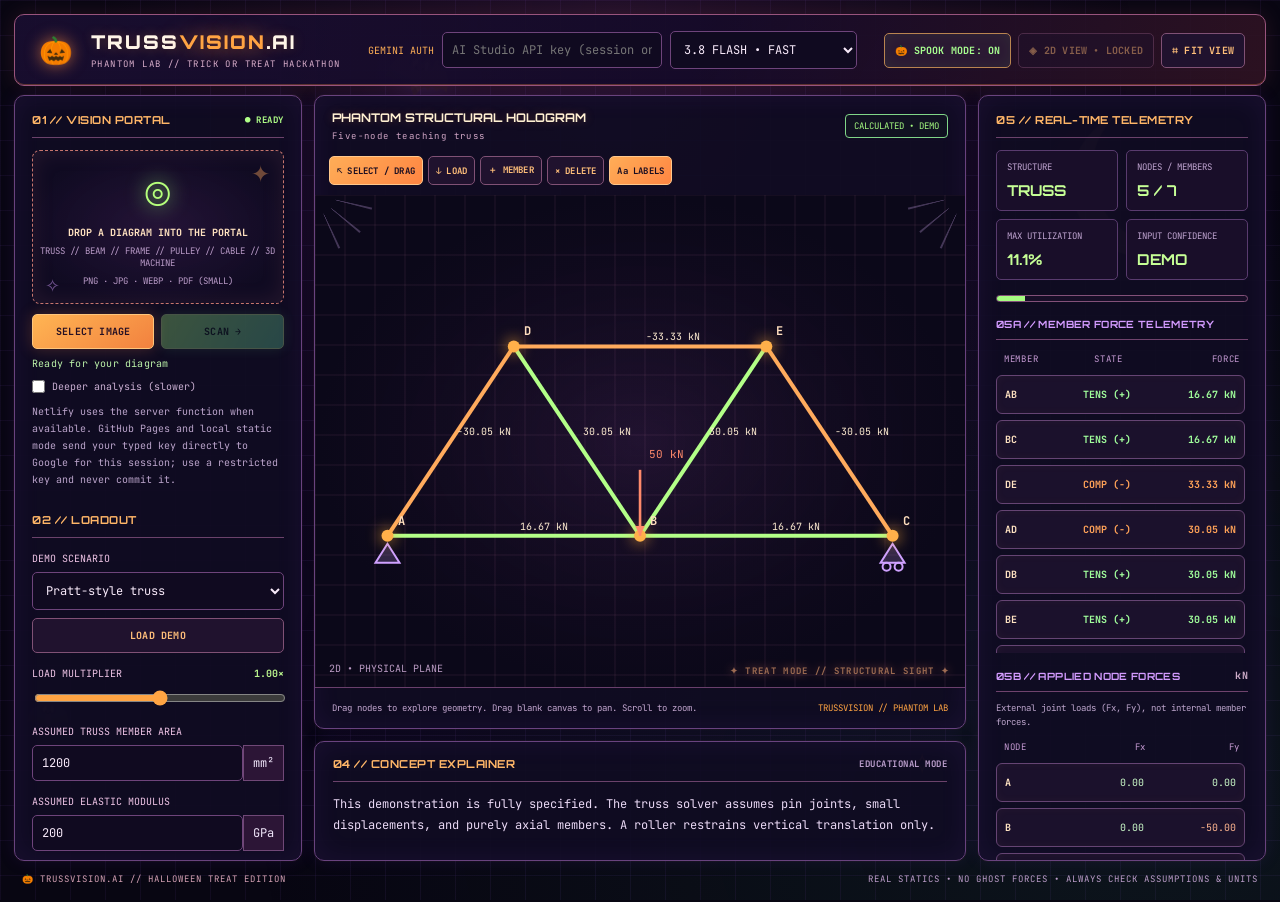
==== trussvision/index.html @ 29a1684b "feat: add TrussVision AI-powered Halloween statics importer" ====
<!DOCTYPE html><html lang="en"><head><meta charset="utf-8"><meta name="viewport" content="width=device-width,initial-scale=1"><title>TRUSSVISION.AI // Phantom Lab — Treat Edition</title><meta name="theme-color" content="#0c0818"><link rel="stylesheet" href="./style.css"><link rel="stylesheet" href="./halloween.css"></head>
<body class="haunted"><div class="grid-bg"></div><div class="night-sky" aria-hidden="true"><span class="moon"></span><span class="bat bat-one">🦇</span><span class="bat bat-two">🦇</span><span class="bat bat-three">🦇</span><span class="floating-star star-one">✦</span><span class="floating-star star-two">✧</span></div><div class="app">
<header class="panel header"><div class="brand"><span class="reactor-pumpkin" aria-hidden="true">🎃</span><div><strong>TRUSS<span>VISION</span>.AI</strong><small>PHANTOM LAB // TRICK OR TREAT HACKATHON</small></div></div><div class="keyarea"><label for="apiKey">GEMINI AUTH</label><input id="apiKey" type="password" placeholder="AI Studio API key (session only)" autocomplete="off"><select id="model"><option value="gemini-3.8-flash">3.8 FLASH • FAST</option><option value="gemini-4-argon">GEMINI 4 ARGON • DEEP</option><option value="gemini-3.6-flash">3.6 FLASH</option></select></div><div class="header-actions"><button id="themeToggle" class="outline haunt-toggle" aria-pressed="true">🎃 SPOOK MODE: ON</button><button id="threeD" class="outline">◈ 2D VIEW • LOCKED</button><button id="fit" class="outline">⌗ FIT VIEW</button></div></header>
<main class="workspace"><aside class="panel sidebar"><section><div class="section-head">01 // VISION PORTAL <span id="status" class="healthy">● READY</span></div><div id="drop" class="upload"><div class="upload-glyph">◎</div><strong>DROP A DIAGRAM INTO THE PORTAL</strong><small>TRUSS // BEAM // FRAME // PULLEY // CABLE // 3D MACHINE</small><small>PNG · JPG · WEBP · PDF (SMALL)</small><img id="thumb" alt="Uploaded diagram preview" hidden></div><input type="file" id="file" accept="image/png,image/jpeg,image/webp,application/pdf" hidden><div class="twocol"><button id="choose" class="primary">SELECT IMAGE</button><button id="analyze" class="primary accent" disabled>SCAN →</button></div><div id="latency" class="scan-time" aria-live="polite">Ready for your diagram</div><label class="option-check"><input type="checkbox" id="detailed"> Deeper analysis (slower)</label><div id="error" role="alert" class="error" hidden></div><div class="hint">Netlify uses the server function when available. GitHub Pages and local static mode send your typed key directly to Google for this session; use a restricted key and never commit it.</div></section>
<section><div class="section-head">02 // LOADOUT</div><div class="field"><label>DEMO SCENARIO</label><select id="example"><option value="truss">Pratt-style truss</option><option value="beam">Beam / distributed load</option><option value="machine3d">3D shaft / bearings</option><option value="cable3d">3D cable forces</option><option value="frame2d">2D frame (preview only)</option></select><button id="loadDemo" class="outline wide">LOAD DEMO</button></div><div class="field"><label>LOAD MULTIPLIER <b id="multiplierLabel">1.00×</b></label><input id="multiplier" type="range" min="0" max="200" value="100"></div><div class="field"><label>ASSUMED TRUSS MEMBER AREA</label><div class="units"><input id="area" type="number" min="1" step="10" value="1200"><span>mm²</span></div></div><div class="field"><label>ASSUMED ELASTIC MODULUS</label><div class="units"><input id="elastic" type="number" min="1" step="10" value="200"><span>GPa</span></div></div><div class="field"><label>YIELD STRESS (CLASSROOM CHECK)</label><div class="units"><input id="yield" type="number" min="1" step="10" value="250"><span>MPa</span></div></div><button id="reset" class="outline wide danger">RESTORE CURRENT SCENE</button></section>
<section><div class="section-head">03 // INSPECT THE SPELL</div><div class="hint">Verify all detected coordinates and forces. Edits below re-run the deterministic solver.</div><textarea id="sceneJson" spellcheck="false" aria-label="Edit extracted scene JSON"></textarea><button id="applyJson" class="outline wide">APPLY EDITED SCENE</button></section></aside>
<div class="center"><div class="panel canvas-panel"><div class="canvas-top"><div><strong>PHANTOM STRUCTURAL HOLOGRAM</strong><small id="sceneTitle">SELECTED: PRATT TRUSS // EXAMPLE</small></div><span id="solverBadge" class="chip">READY</span></div><div class="toolbar"><button data-mode="select" class="on">↖ SELECT / DRAG</button><button data-mode="load">↓ LOAD</button><button data-mode="build">＋ MEMBER</button><button data-mode="delete">× DELETE</button><button id="labels" class="on">Aa LABELS</button></div><div class="viewport-frame"><canvas id="stage"></canvas><div class="corner-ornament corner-tl" aria-hidden="true"></div><div class="corner-ornament corner-tr" aria-hidden="true"></div><div class="viewport-caption" aria-hidden="true">✦ TREAT MODE // STRUCTURAL SIGHT ✦</div></div><div class="canvas-foot"><span id="modeInfo">Drag nodes to explore geometry. Drag blank canvas to pan. Scroll to zoom.</span><span>TRUSSVISION // PHANTOM LAB</span></div></div><div class="panel explanation"><div class="section-head">04 // CONCEPT EXPLAINER <span>EDUCATIONAL MODE</span></div><p id="explanation">Upload a diagram or load a demonstration. The engine separates image interpretation from the structural solver.</p><div id="warnings" class="notes"></div></div></div>
<aside class="panel sidebar right"><section><div class="section-head">05 // REAL-TIME TELEMETRY</div><div class="stat-grid"><div><small>STRUCTURE</small><strong id="kind">TRUSS</strong></div><div><small>NODES / MEMBERS</small><strong id="counts">5 / 7</strong></div><div><small>MAX UTILIZATION</small><strong id="util">--</strong></div><div><small>INPUT CONFIDENCE</small><strong id="confidence">DEMO</strong></div></div><div class="meter"><div id="bar"></div></div><div class="telemetry-section">
  <div class="mini-head">05A // MEMBER FORCE TELEMETRY</div>
  <div class="hud-table-head member-cols"><span>MEMBER</span><span>STATE</span><span>FORCE</span></div>
  <div id="telemetry" class="hud-data-table" aria-live="polite"></div>
</div>
<div class="telemetry-section">
  <div class="mini-head">05B // APPLIED NODE FORCES <span id="nodeForceUnit">kN</span></div>
  <p class="telemetry-caption">External joint loads (Fx, Fy), not internal member forces.</p>
  <div id="nodeTableHead" class="hud-table-head node-cols"><span>NODE</span><span>Fx</span><span>Fy</span></div>
  <div id="nodeTelemetry" class="hud-data-table" aria-live="polite"></div>
  <p id="beamNodeNote" class="telemetry-caption" hidden>Beam point loads and distributed loads act along the span; they are not included in the node table.</p>
</div>
<div class="telemetry-section">
  <div class="mini-head">05C // SUPPORT REACTIONS <span id="reactionUnit">kN</span></div>
  <div id="reactionHead" class="hud-table-head node-cols"><span>NODE</span><span>Rx</span><span>Ry</span></div>
  <div id="reactionTelemetry" class="hud-data-table" aria-live="polite"></div>
</div>
</section><section><div class="section-head">06 // ANALYSIS OUTPUT</div><div id="results" class="analysis"></div></section><section><div class="section-head">07 // ENGINE NOTES</div><p class="hint">2D trusses: linear elastic pin-jointed stiffness method (axial members only). Beams: statically determinate vertical point/UDL forces with simple supports. 3D: smooth spatial orbit and known-force/moment resultants only; NOT a full cable or rigid-body reaction solver. Other topics may be preview-only. No buckling, shear deflection, self-weight or code-based design checks.</p><button id="export" class="outline wide">EXPORT SCENE JSON ↓</button><button id="vetinExport" class="primary accent wide" style="margin-top:12px">⚡ SEND BEAM TO VETIN SOLVER ↗</button><div id="vetinFeedback" class="hint" role="status" style="margin-top:8px">Only dimensioned 2D beam models can be transferred. Verify scanned values first.</div><a href="/" class="outline wide" style="display:block;margin-top:10px;padding:9px;text-align:center;text-decoration:none">↶ ORIGINAL VETIN BEAM</a></section></aside></main><footer>🎃 TRUSSVISION.AI // HALLOWEEN TREAT EDITION <span>REAL STATICS • NO GHOST FORCES • ALWAYS CHECK ASSUMPTIONS & UNITS</span></footer></div><script src="./gemini-client.js" defer></script><script type="module" src="./app.js"></script><script src="./vetin-export.js" defer></script></body></html>
---- trussvision/style.css ----
@import url('https://fonts.googleapis.com/css2?family=Orbitron:wght@400;600;700;900&family=JetBrains+Mono:wght@400;500;700&display=swap');
:root{--bg:#020813;--panel:#07192bd9;--cyan:#00e5fa;--muted:#5c91a7;--border:#174e65;--amber:#ffc968;--red:#ff5b78;--green:#42f6bc}*{box-sizing:border-box}body{margin:0;background:var(--bg);color:#b8eff7;font:12px 'JetBrains Mono',monospace}button,input,select,textarea{font:inherit}button{cursor:pointer}.grid-bg{position:fixed;inset:0;pointer-events:none;background-image:linear-gradient(#09dbff0b 1px,transparent 1px),linear-gradient(90deg,#09dbff0b 1px,transparent 1px),radial-gradient(ellipse at 45% 5%,#123e65 0%,transparent 60%);background-size:35px 35px,35px 35px,100% 100%}.app{position:relative;min-height:100vh;padding:14px;display:flex;flex-direction:column;gap:12px}.panel{background:var(--panel);border:1px solid var(--border);box-shadow:inset 0 0 35px #00dfff09,0 0 24px #00e5fa08;border-radius:10px}.header{display:flex;justify-content:space-between;align-items:center;gap:20px;padding:14px 20px;flex-wrap:wrap}.brand{display:flex;gap:14px;align-items:center}.pulse{width:13px;height:13px;background:var(--cyan);border-radius:50%;box-shadow:0 0 24px var(--cyan);animation:pulse 2s infinite}.brand strong{display:block;font:900 19px Orbitron;color:white;letter-spacing:2px}.brand strong span{color:var(--cyan)}.brand small,.canvas-top small{display:block;color:var(--muted);font-size:9px;letter-spacing:1.4px;margin-top:4px}.keyarea{display:flex;align-items:center;gap:8px}.keyarea label{color:var(--cyan);font-size:10px}.keyarea input{width:220px}.header-actions{display:flex;gap:7px}input,select,textarea{background:#061220;color:#c6eff9;border:1px solid #216079;border-radius:5px;padding:9px;min-width:0}input:focus,select:focus,textarea:focus{outline:1px solid var(--cyan)}.workspace{display:grid;grid-template-columns:minmax(270px,23%) minmax(320px,1fr) minmax(270px,23%);gap:12px;min-height:calc(100vh - 134px)}.sidebar{padding:17px;display:flex;flex-direction:column;gap:21px;max-height:calc(100vh - 134px);overflow:auto}.section-head{display:flex;justify-content:space-between;align-items:center;border-bottom:1px solid #18516a;padding-bottom:10px;margin-bottom:12px;font:700 11px Orbitron;letter-spacing:.5px;color:var(--cyan)}.section-head span{font:700 9px 'JetBrains Mono';color:var(--muted)}.section-head .healthy{color:var(--green)}.upload{min-height:154px;border:1px dashed #3987a3;background:#031322;border-radius:8px;display:flex;align-items:center;justify-content:center;flex-direction:column;gap:6px;text-align:center;position:relative;overflow:hidden;cursor:pointer}.upload.dragging{background:#06445a}.upload-glyph{font-size:39px;color:var(--cyan);text-shadow:0 0 18px var(--cyan)}.upload strong{font-size:10px;color:white}.upload small{font-size:9px;color:var(--muted)}.upload img{position:absolute;inset:0;width:100%;height:100%;object-fit:contain;background:#00121eea}.twocol{display:flex;gap:7px;margin-top:10px}.twocol button{flex:1}.outline,.primary,.toolbar button{background:#08243a;border:1px solid #25829d;color:var(--cyan);border-radius:5px;padding:10px;font-size:10px;font-weight:700;letter-spacing:.2px}.primary{background:#00bfcf;color:#01121b;border-color:#00f1fa;box-shadow:0 0 14px #00e5fa2a}.primary.accent{background:#d8a652;border-color:#ffd479;color:#170e02}.primary:disabled{opacity:.3;cursor:not-allowed}.outline:hover,.toolbar button:hover,.toolbar button.on{background:#00d8e7;color:#00121b}.wide{width:100%;margin-top:8px}.danger{color:var(--red);border-color:#7c3550}.hint{color:#76a6b7;font-size:10px;line-height:1.7;margin:10px 0}.field{margin:14px 0}.field label{display:flex;justify-content:space-between;font-size:10px;color:#a1dbeb;margin-bottom:7px}.field label b{color:var(--amber)}.field select,.field input[type=range]{width:100%}.field input[type=range]{accent-color:var(--cyan);padding:0}.units{display:flex}.units input{width:100%}.units span{border:1px solid var(--border);padding:9px;background:#122c40}.error{background:#57172966;border:1px solid var(--red);color:#ffbec8;padding:8px;margin-top:10px;white-space:pre-wrap}#sceneJson{width:100%;min-height:170px;font-size:10px;line-height:1.5;resize:vertical}.center{display:flex;flex-direction:column;min-height:0;gap:12px}.canvas-panel{display:flex;flex-direction:column;min-height:530px;flex:1;overflow:hidden}.canvas-top,.canvas-foot{display:flex;align-items:center;justify-content:space-between;padding:14px 17px;gap:10px}.canvas-top strong{font:700 12px Orbitron;color:#dcfbff}.chip{border:1px solid #1f8c82;color:var(--green);padding:5px 8px;font-size:9px;border-radius:4px}.toolbar{display:flex;gap:5px;padding:0 14px 10px;flex-wrap:wrap}.toolbar button{padding:7px;font-size:9px}#stage{width:100%;flex:1;display:block;touch-action:none;cursor:crosshair;background:radial-gradient(circle at center,#10364e40,#030c1c 65%)}.canvas-foot{font-size:9px;color:var(--muted);border-top:1px solid #0e394d}.canvas-foot span:last-child{color:var(--cyan)}.explanation{padding:15px 18px}.explanation p{line-height:1.7;color:#d0edf2;margin:0}.notes{font-size:10px;line-height:1.6;color:var(--amber);margin-top:10px}.note{margin:5px 0}.stat-grid{display:grid;grid-template-columns:1fr 1fr;gap:8px}.stat-grid div{background:#041523;border:1px solid #16425a;padding:10px;border-radius:5px}.stat-grid small{display:block;color:var(--muted);font-size:9px}.stat-grid strong{display:block;color:var(--cyan);margin-top:8px;font:700 15px Orbitron}.meter{height:7px;background:#032136;margin:15px 0;border:1px solid #23617c;border-radius:10px;overflow:hidden}.meter>div{height:100%;width:0;background:var(--green);transition:width .3s}.telemetry{max-height:245px;overflow:auto}.telemetry-row{display:flex;justify-content:space-between;gap:6px;padding:9px 5px;border-bottom:1px solid #16384d;font-size:10px}.telemetry-row b{color:var(--cyan)}.analysis{color:#c2e7ed;line-height:1.9;font-size:10px}.analysis strong{color:var(--amber)}.analysis .invalid{color:var(--red)}footer{display:flex;justify-content:space-between;color:#477d94;font-size:9px;padding:3px 8px;letter-spacing:1px}@keyframes pulse{50%{opacity:.4;box-shadow:0 0 5px var(--cyan)}}@media(max-width:1150px){.workspace{grid-template-columns:260px minmax(280px,1fr)}.right{grid-column:1/-1;max-height:none}.sidebar{max-height:none}}@media(max-width:730px){.workspace{display:flex;flex-direction:column}.sidebar{max-height:none}.canvas-panel{height:580px}.center{min-height:700px}.keyarea{flex-wrap:wrap}.header{align-items:flex-start}.keyarea input{width:170px}footer span{display:none}}

/* Mark V: compact controls and unobtrusive scan progress */
.scan-time{min-height:21px;margin-top:8px;color:#80e4ef;font-size:10px;letter-spacing:.2px}.scanning{border-color:var(--cyan)!important;box-shadow:inset 0 0 15px #00dfff24,0 0 18px #00e5fa44;animation:scanhud 1.8s ease-in-out infinite}.scanning:after{content:'';position:absolute;top:0;left:0;right:0;height:2px;background:var(--cyan);box-shadow:0 0 16px var(--cyan);animation:scanline 2s linear infinite;z-index:4}.option-check{font-size:10px;color:#86aebd;display:flex;align-items:center;gap:7px;margin-top:2px}.option-check input{margin:0;accent-color:#00d9ea}.header-actions button:disabled{opacity:.45;cursor:default;pointer-events:none}.canvas-panel{min-height:510px}.sidebar{gap:15px}.app{gap:9px}.panel{box-shadow:inset 0 0 20px #00dfff09,0 0 12px #00e5fa08}@keyframes scanline{0%{top:0}100%{top:100%}}@keyframes scanhud{50%{box-shadow:inset 0 0 25px #00dfff2c,0 0 25px #00e5fa55}}
@media (prefers-reduced-motion:reduce){.scanning,.scanning:after{animation:none}}

/* Mark VI — clear, aligned force telemetry. Smaller independent panels keep
   the node loads visible directly beneath member tension/compression results. */
.telemetry-section{margin-top:16px}
.telemetry-section:first-of-type{margin-top:17px}
.mini-head{display:flex;align-items:center;justify-content:space-between;gap:8px;font:700 10px Orbitron, sans-serif;letter-spacing:.35px;color:var(--cyan);border-bottom:1px solid #206079;padding:0 0 9px;margin-bottom:10px}
.mini-head span{font:700 10px 'JetBrains Mono',monospace;color:#8cbdcf}
.hud-table-head,.hud-table-row{display:grid;align-items:center;column-gap:7px}
.member-cols{grid-template-columns:minmax(38px,.75fr) minmax(58px,1fr) minmax(65px,1.1fr)}
.node-cols{grid-template-columns:minmax(40px,.55fr) repeat(2,minmax(70px,1fr))}
.node-cols-3d{grid-template-columns:minmax(34px,.56fr) repeat(3,minmax(44px,1fr))}
.hud-table-head{font-size:9px;letter-spacing:.7px;color:#53b7d1;padding:3px 8px 8px}
.hud-table-head span:not(:first-child),.hud-table-row span:not(:first-child){text-align:right}
.member-cols span:nth-child(2){text-align:center}
.hud-data-table{display:flex;flex-direction:column;gap:6px;max-height:280px;overflow-y:auto;overscroll-behavior:contain;padding:2px 3px 4px 0}
.hud-table-row{font-size:10px;min-height:39px;padding:8px 8px;background:#071b2e;border:1px solid #1a4760;border-radius:6px;box-shadow:inset 0 0 10px #00e5fa05;white-space:nowrap;font-variant-numeric:tabular-nums}
.hud-table-row:hover{border-color:#3c9bb4;background:#0c2b40}
.hud-table-row span{min-width:0}
.member-name{color:#baf7ff;font-weight:700}
.force-tension{color:#50eafa;font-weight:700}
.force-compression{color:#ffc968;font-weight:700}
.force-zero{color:#799cb1;font-weight:700}
.force-reaction{color:#68facd;font-weight:700}
.force-positive{color:#aee8f6}
.force-negative{color:#ffc968}
.telemetry-caption{font-size:9px;line-height:1.55;color:#79aabb;margin:0 0 8px}
.telemetry-empty{border:1px dashed #24546b;padding:12px 9px;color:#8da8b9;font-size:10px;line-height:1.55;border-radius:5px}
---- trussvision/halloween.css ----
/* PHANTOM LAB — reversible Halloween skin. Baseline Mark VI CSS remains intact. */
body.haunted {
 --bg:#080612; --panel:#110d23eb; --cyan:#ffa443; --muted:#aa99c2;
 --border:#5b3b72; --amber:#d1a0ff; --red:#ff6c7e; --green:#a6fc81;
 color:#f0e6fa;
 background:#080612;
}
body.haunted .grid-bg{opacity:1;background-image:linear-gradient(#aa6aff10 1px,transparent 1px),linear-gradient(90deg,#aa6aff10 1px,transparent 1px),radial-gradient(ellipse at 48% 3%,#58245f4d 0%,transparent 55%),radial-gradient(ellipse at 90% 90%,#1a443b40 0%,transparent 55%);background-size:35px 35px,35px 35px,100% 100%,100% 100%}
.night-sky{display:none}body.haunted .night-sky{position:fixed;inset:0;display:block;overflow:hidden;pointer-events:none;z-index:0}
.moon{position:absolute;right:3%;top:95px;width:150px;height:150px;border-radius:100%;box-shadow:-25px 4px 0 -1px #f1ad64;filter:drop-shadow(0 0 22px #f79051aa);opacity:.24;transform:rotate(-22deg)}
.bat,.floating-star{position:absolute;user-select:none;opacity:.14;color:#b98cff;filter:drop-shadow(0 0 12px #a05cff);will-change:transform;animation:drift 7s ease-in-out infinite alternate}
.bat-one{font-size:55px;left:30%;top:4%;transform:rotate(12deg)}.bat-two{font-size:24px;right:14%;top:24%;animation-delay:-4s}.bat-three{font-size:35px;left:2%;bottom:18%;animation-delay:-2s}
.floating-star{font-size:29px;color:#ffb45f;opacity:.25}.star-one{left:12%;top:17%}.star-two{right:27%;bottom:13%;animation-delay:-5s}
body.haunted .app{z-index:1}
body.haunted .panel{background:var(--panel);border:1px solid #69437f;box-shadow:inset 0 0 28px #ab4fff12,0 0 18px #822ff21a,0 0 0 1px #ffa14208}
body.haunted .header{background:linear-gradient(115deg,#190e2ff0 10%,#160b29f2 55%,#301323e6 100%);border-color:#99547d;box-shadow:inset 0 -1px #ff8b3b4d,0 0 22px #e46c6d22}
body.haunted .brand strong{color:#fff6e8;text-shadow:0 0 12px #ff993644}body.haunted .brand strong span{color:#ffa443;text-shadow:0 0 19px #ff8b39aa}
body.haunted .brand small{color:#d8adcb;font-size:9px}
.reactor-pumpkin{display:inline-flex;align-items:center;justify-content:center;font-size:27px;width:42px;height:42px;filter:drop-shadow(0 0 8px #ff8b40aa);animation:reactor 2.6s ease-in-out infinite}
body.haunted .section-head{color:#ffb668;border-color:#6b426b}body.haunted .section-head span{color:#ba9ecb}body.haunted .section-head .healthy{color:#b0ff88}
body.haunted .mini-head{color:#d39bff;border-color:#6f436d}body.haunted .mini-head span{color:#ceadc9}
body.haunted input,body.haunted select,body.haunted textarea{background:#100a20;border-color:#6e447b;color:#f8eafa}body.haunted input:focus,body.haunted select:focus,body.haunted textarea:focus{outline:1px solid #ffa443}
body.haunted .keyarea label{color:#ffaf56}
body.haunted .primary{background:linear-gradient(145deg,#ffb553,#f2813f);color:#261024;border:1px solid #ffc67b;box-shadow:0 0 15px #fe844b3d}
body.haunted .primary.accent{background:linear-gradient(120deg,#a5fd81,#62d49f);color:#09231c;border-color:#c5ff9c;box-shadow:0 0 14px #75ff9657}
body.haunted .outline,body.haunted .toolbar button{background:#20122e;color:#ffbf7a;border:1px solid #805175}
body.haunted .outline:hover,body.haunted .toolbar button:hover,body.haunted .toolbar button.on{background:linear-gradient(135deg,#ffad57,#ff8542);color:#1b0e22;border-color:#ffc78b}
body.haunted .outline.danger{color:#ff8c9a;border-color:#94475c}
body.haunted .haunt-toggle{border-color:#b98450;color:#a8ff90;background:#2b1933;box-shadow:inset 0 0 15px #80ff6a11;white-space:nowrap}
body.haunted .upload{background:radial-gradient(ellipse at center,#2d1740b8,#100b22 76%);border:1px dashed #c7756e;box-shadow:inset 0 0 22px #b66b7922}
body.haunted .upload.dragging{background:#381c46}
body.haunted .upload-glyph{color:#b5ff7b;text-shadow:0 0 20px #9cff79}
body.haunted .upload strong{color:#ffe2c0}body.haunted .upload small{color:#ba9bc8}
body.haunted .upload:before{content:'✦';font-size:23px;position:absolute;top:8px;right:13px;color:#ffa85d;opacity:.4}
body.haunted .upload:after{content:'✧';font-size:18px;position:absolute;bottom:6px;left:12px;color:#d39eff;opacity:.5}
body.haunted .scan-time{color:#bdf3aa}body.haunted .option-check{color:#caafd2}body.haunted .option-check input{accent-color:#ff9747}
body.haunted .hint,body.haunted .telemetry-caption{color:#bba4cb}body.haunted .field label{color:#efc4e6}body.haunted .field label b{color:#baf58d}
body.haunted .units span{background:#2c1536;border-color:#704877}
body.haunted .canvas-top strong{color:#fff0d2;text-shadow:0 0 10px #fc8d4640}body.haunted .canvas-top small{color:#cfa5c4}
body.haunted .chip{border-color:#80d688;color:#c6ff8c;background:#1a35262e}
.viewport-frame{display:contents}body.haunted .viewport-frame{position:relative;display:flex;flex:1;min-height:0;overflow:hidden;background:radial-gradient(ellipse at center,#3d215327,#0c081b 72%)}
body.haunted #stage{position:relative;z-index:1;background:radial-gradient(ellipse at center,#4b254c35,#0b0819 70%)}
.corner-ornament,.viewport-caption{display:none}body.haunted .corner-ornament{display:block;position:absolute;z-index:2;pointer-events:none;width:58px;height:58px;top:0;opacity:.33;--web:#b594d3;background:repeating-conic-gradient(from 90deg at 0 0,transparent 0deg 12deg,var(--web) 13deg 14deg,transparent 15deg 26deg);mask-image:radial-gradient(circle at top left,transparent 0 20px,#000 22px 58px,transparent 59px)}
body.haunted .corner-tl{left:0}body.haunted .corner-tr{right:0;transform:scaleX(-1)}
body.haunted .viewport-caption{position:absolute;display:block;pointer-events:none;z-index:2;right:15px;bottom:10px;color:#f9ab75;font:700 9px 'JetBrains Mono',monospace;letter-spacing:1.3px;opacity:.6;text-shadow:0 0 10px #fa8e76}
body.haunted .canvas-foot{border-color:#693f6c;color:#c2a6ce}body.haunted .canvas-foot span:last-child{color:#ffa443}
body.haunted .explanation p{color:#ead9f5}body.haunted .notes{color:#f0bc8f}
body.haunted .stat-grid div{background:#190e29;border-color:#593b6e}body.haunted .stat-grid small{color:#bfa4d0}body.haunted .stat-grid strong{color:#c6ff96}
body.haunted .meter{background:#170e27;border-color:#835079}body.haunted .meter>div{background:linear-gradient(90deg,#ff8c5b,#bf70fb,#a5f88b)}
body.haunted .hud-table-head{color:#c59ad3}body.haunted .hud-table-row{background:#1b112c;border-color:#654473;box-shadow:inset 0 0 10px #ffb96b0a}body.haunted .hud-table-row:hover{background:#2c1940;border-color:#c27f9f}
body.haunted .member-name{color:#ffe3c2}body.haunted .force-tension{color:#a1ff9c}body.haunted .force-compression{color:#ffa258}body.haunted .force-reaction{color:#bbfca9}body.haunted .force-positive{color:#cdfcca}body.haunted .force-negative{color:#ffb58f}body.haunted .force-zero{color:#b6a2c5}
body.haunted .telemetry-empty{border-color:#78537f;color:#cbb3d6}body.haunted .analysis{color:#e2d2e9}body.haunted .analysis strong{color:#f9b982}body.haunted .analysis .invalid{color:#ff98ab}
body.haunted footer{color:#d4a1b4}body.haunted footer span{color:#bd9ecb}
body.haunted .scanning{border-color:#a4ff80!important;box-shadow:inset 0 0 26px #a2ff8033,0 0 20px #e5944d55;animation:hauntScan 1.5s ease-in-out infinite}
body.haunted .scanning:after{background:#b8ff9f;box-shadow:0 0 20px #a1ff8f}
@keyframes reactor{50%{filter:drop-shadow(0 0 17px #ffb04aff) drop-shadow(0 0 8px #ffb04aff);transform:translateY(-2px)}}
@keyframes drift{to{translate:10px -15px;rotate:6deg}}
@keyframes hauntScan{50%{box-shadow:inset 0 0 35px #a2ff803a,0 0 25px #eb895b77}}
@media(max-width:800px){.moon{width:90px;height:90px;right:1%}.bat-one{left:44%}.bat-three{display:none}body.haunted .viewport-caption{font-size:7px}body.haunted .header-actions{flex-wrap:wrap}}
@media(prefers-reduced-motion:reduce){.bat,.floating-star,.reactor-pumpkin,.scanning{animation:none!important}}
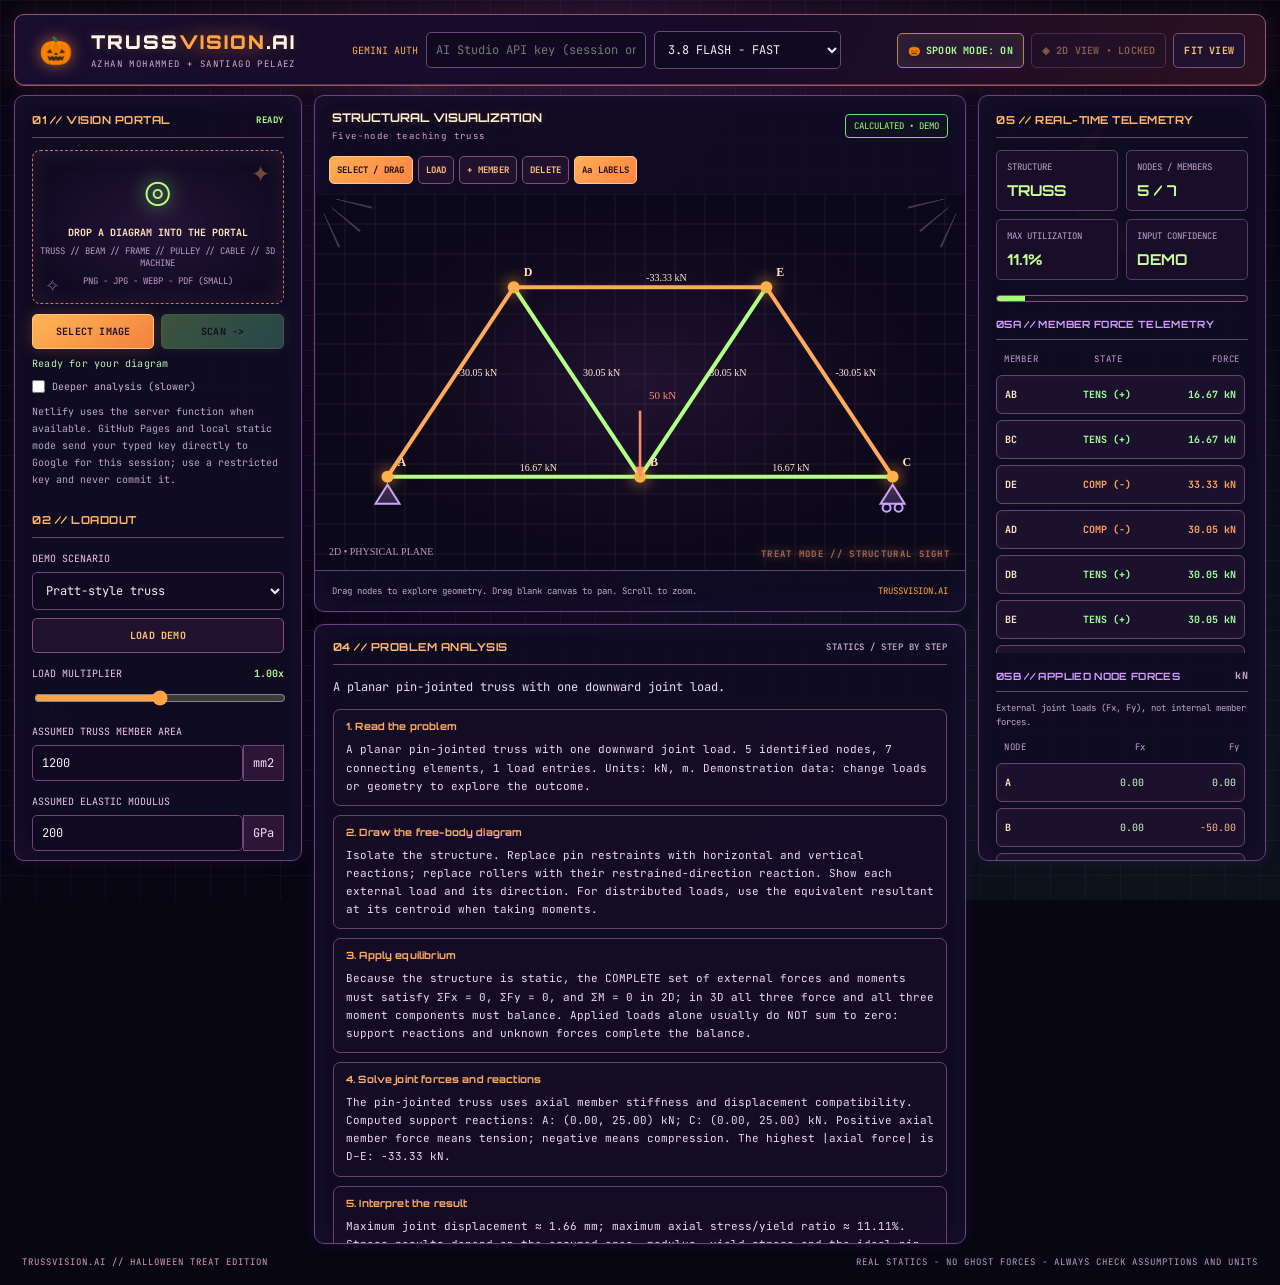
==== commit 5c6d17d9: "fix: incorporate refined statics equilibrium analysis" ====
--- a/trussvision/index.html
+++ b/trussvision/index.html
@@ -1,25 +1,111 @@
-<!DOCTYPE html><html lang="en"><head><meta charset="utf-8"><meta name="viewport" content="width=device-width,initial-scale=1"><title>TRUSSVISION.AI // Phantom Lab — Treat Edition</title><meta name="theme-color" content="#0c0818"><link rel="stylesheet" href="./style.css"><link rel="stylesheet" href="./halloween.css"></head>
-<body class="haunted"><div class="grid-bg"></div><div class="night-sky" aria-hidden="true"><span class="moon"></span><span class="bat bat-one">🦇</span><span class="bat bat-two">🦇</span><span class="bat bat-three">🦇</span><span class="floating-star star-one">✦</span><span class="floating-star star-two">✧</span></div><div class="app">
-<header class="panel header"><div class="brand"><span class="reactor-pumpkin" aria-hidden="true">🎃</span><div><strong>TRUSS<span>VISION</span>.AI</strong><small>PHANTOM LAB // TRICK OR TREAT HACKATHON</small></div></div><div class="keyarea"><label for="apiKey">GEMINI AUTH</label><input id="apiKey" type="password" placeholder="AI Studio API key (session only)" autocomplete="off"><select id="model"><option value="gemini-3.8-flash">3.8 FLASH • FAST</option><option value="gemini-4-argon">GEMINI 4 ARGON • DEEP</option><option value="gemini-3.6-flash">3.6 FLASH</option></select></div><div class="header-actions"><button id="themeToggle" class="outline haunt-toggle" aria-pressed="true">🎃 SPOOK MODE: ON</button><button id="threeD" class="outline">◈ 2D VIEW • LOCKED</button><button id="fit" class="outline">⌗ FIT VIEW</button></div></header>
-<main class="workspace"><aside class="panel sidebar"><section><div class="section-head">01 // VISION PORTAL <span id="status" class="healthy">● READY</span></div><div id="drop" class="upload"><div class="upload-glyph">◎</div><strong>DROP A DIAGRAM INTO THE PORTAL</strong><small>TRUSS // BEAM // FRAME // PULLEY // CABLE // 3D MACHINE</small><small>PNG · JPG · WEBP · PDF (SMALL)</small><img id="thumb" alt="Uploaded diagram preview" hidden></div><input type="file" id="file" accept="image/png,image/jpeg,image/webp,application/pdf" hidden><div class="twocol"><button id="choose" class="primary">SELECT IMAGE</button><button id="analyze" class="primary accent" disabled>SCAN →</button></div><div id="latency" class="scan-time" aria-live="polite">Ready for your diagram</div><label class="option-check"><input type="checkbox" id="detailed"> Deeper analysis (slower)</label><div id="error" role="alert" class="error" hidden></div><div class="hint">Netlify uses the server function when available. GitHub Pages and local static mode send your typed key directly to Google for this session; use a restricted key and never commit it.</div></section>
-<section><div class="section-head">02 // LOADOUT</div><div class="field"><label>DEMO SCENARIO</label><select id="example"><option value="truss">Pratt-style truss</option><option value="beam">Beam / distributed load</option><option value="machine3d">3D shaft / bearings</option><option value="cable3d">3D cable forces</option><option value="frame2d">2D frame (preview only)</option></select><button id="loadDemo" class="outline wide">LOAD DEMO</button></div><div class="field"><label>LOAD MULTIPLIER <b id="multiplierLabel">1.00×</b></label><input id="multiplier" type="range" min="0" max="200" value="100"></div><div class="field"><label>ASSUMED TRUSS MEMBER AREA</label><div class="units"><input id="area" type="number" min="1" step="10" value="1200"><span>mm²</span></div></div><div class="field"><label>ASSUMED ELASTIC MODULUS</label><div class="units"><input id="elastic" type="number" min="1" step="10" value="200"><span>GPa</span></div></div><div class="field"><label>YIELD STRESS (CLASSROOM CHECK)</label><div class="units"><input id="yield" type="number" min="1" step="10" value="250"><span>MPa</span></div></div><button id="reset" class="outline wide danger">RESTORE CURRENT SCENE</button></section>
-<section><div class="section-head">03 // INSPECT THE SPELL</div><div class="hint">Verify all detected coordinates and forces. Edits below re-run the deterministic solver.</div><textarea id="sceneJson" spellcheck="false" aria-label="Edit extracted scene JSON"></textarea><button id="applyJson" class="outline wide">APPLY EDITED SCENE</button></section></aside>
-<div class="center"><div class="panel canvas-panel"><div class="canvas-top"><div><strong>PHANTOM STRUCTURAL HOLOGRAM</strong><small id="sceneTitle">SELECTED: PRATT TRUSS // EXAMPLE</small></div><span id="solverBadge" class="chip">READY</span></div><div class="toolbar"><button data-mode="select" class="on">↖ SELECT / DRAG</button><button data-mode="load">↓ LOAD</button><button data-mode="build">＋ MEMBER</button><button data-mode="delete">× DELETE</button><button id="labels" class="on">Aa LABELS</button></div><div class="viewport-frame"><canvas id="stage"></canvas><div class="corner-ornament corner-tl" aria-hidden="true"></div><div class="corner-ornament corner-tr" aria-hidden="true"></div><div class="viewport-caption" aria-hidden="true">✦ TREAT MODE // STRUCTURAL SIGHT ✦</div></div><div class="canvas-foot"><span id="modeInfo">Drag nodes to explore geometry. Drag blank canvas to pan. Scroll to zoom.</span><span>TRUSSVISION // PHANTOM LAB</span></div></div><div class="panel explanation"><div class="section-head">04 // CONCEPT EXPLAINER <span>EDUCATIONAL MODE</span></div><p id="explanation">Upload a diagram or load a demonstration. The engine separates image interpretation from the structural solver.</p><div id="warnings" class="notes"></div></div></div>
-<aside class="panel sidebar right"><section><div class="section-head">05 // REAL-TIME TELEMETRY</div><div class="stat-grid"><div><small>STRUCTURE</small><strong id="kind">TRUSS</strong></div><div><small>NODES / MEMBERS</small><strong id="counts">5 / 7</strong></div><div><small>MAX UTILIZATION</small><strong id="util">--</strong></div><div><small>INPUT CONFIDENCE</small><strong id="confidence">DEMO</strong></div></div><div class="meter"><div id="bar"></div></div><div class="telemetry-section">
-  <div class="mini-head">05A // MEMBER FORCE TELEMETRY</div>
-  <div class="hud-table-head member-cols"><span>MEMBER</span><span>STATE</span><span>FORCE</span></div>
-  <div id="telemetry" class="hud-data-table" aria-live="polite"></div>
-</div>
-<div class="telemetry-section">
-  <div class="mini-head">05B // APPLIED NODE FORCES <span id="nodeForceUnit">kN</span></div>
-  <p class="telemetry-caption">External joint loads (Fx, Fy), not internal member forces.</p>
-  <div id="nodeTableHead" class="hud-table-head node-cols"><span>NODE</span><span>Fx</span><span>Fy</span></div>
-  <div id="nodeTelemetry" class="hud-data-table" aria-live="polite"></div>
-  <p id="beamNodeNote" class="telemetry-caption" hidden>Beam point loads and distributed loads act along the span; they are not included in the node table.</p>
-</div>
-<div class="telemetry-section">
-  <div class="mini-head">05C // SUPPORT REACTIONS <span id="reactionUnit">kN</span></div>
-  <div id="reactionHead" class="hud-table-head node-cols"><span>NODE</span><span>Rx</span><span>Ry</span></div>
-  <div id="reactionTelemetry" class="hud-data-table" aria-live="polite"></div>
-</div>
-</section><section><div class="section-head">06 // ANALYSIS OUTPUT</div><div id="results" class="analysis"></div></section><section><div class="section-head">07 // ENGINE NOTES</div><p class="hint">2D trusses: linear elastic pin-jointed stiffness method (axial members only). Beams: statically determinate vertical point/UDL forces with simple supports. 3D: smooth spatial orbit and known-force/moment resultants only; NOT a full cable or rigid-body reaction solver. Other topics may be preview-only. No buckling, shear deflection, self-weight or code-based design checks.</p><button id="export" class="outline wide">EXPORT SCENE JSON ↓</button><button id="vetinExport" class="primary accent wide" style="margin-top:12px">⚡ SEND BEAM TO VETIN SOLVER ↗</button><div id="vetinFeedback" class="hint" role="status" style="margin-top:8px">Only dimensioned 2D beam models can be transferred. Verify scanned values first.</div><a href="/" class="outline wide" style="display:block;margin-top:10px;padding:9px;text-align:center;text-decoration:none">↶ ORIGINAL VETIN BEAM</a></section></aside></main><footer>🎃 TRUSSVISION.AI // HALLOWEEN TREAT EDITION <span>REAL STATICS • NO GHOST FORCES • ALWAYS CHECK ASSUMPTIONS & UNITS</span></footer></div><script src="./gemini-client.js" defer></script><script type="module" src="./app.js"></script><script src="./vetin-export.js" defer></script></body></html>
+<!doctype html>
+<html lang="en">
+<head>
+  <meta charset="utf-8">
+  <meta name="viewport" content="width=device-width,initial-scale=1">
+  <title>TrussVision.AI - Statics Visualizer</title>
+  <meta name="theme-color" content="#0c0818">
+  <link rel="stylesheet" href="./style.css">
+  <link rel="stylesheet" href="./halloween.css">
+</head>
+<body class="haunted">
+  <div class="grid-bg"></div>
+  <div class="night-sky" aria-hidden="true">
+    <span class="moon"></span><span class="bat bat-one">&#129415;</span>
+    <span class="bat bat-two">&#129415;</span><span class="bat bat-three">&#129415;</span>
+    <span class="floating-star star-one">&#10022;</span><span class="floating-star star-two">&#10023;</span>
+  </div>
+  <div class="app">
+    <header class="panel header">
+      <div class="brand">
+        <span class="reactor-pumpkin" aria-hidden="true">&#127875;</span>
+        <div><strong>TRUSS<span>VISION</span>.AI</strong><small>AZHAN MOHAMMED + SANTIAGO PELAEZ</small></div>
+      </div>
+      <div class="keyarea">
+        <label for="apiKey">GEMINI AUTH</label>
+        <input id="apiKey" type="password" placeholder="AI Studio API key (session only)" autocomplete="off">
+        <select id="model">
+          <option value="gemini-3.8-flash">3.8 FLASH - FAST</option>
+          <option value="gemini-4-argon">GEMINI 4 ARGON - DEEP</option>
+          <option value="gemini-3.6-flash">3.6 FLASH</option>
+        </select>
+      </div>
+      <div class="header-actions">
+        <button id="themeToggle" class="outline haunt-toggle" aria-pressed="true">&#127875; SPOOK MODE: ON</button>
+        <button id="threeD" class="outline">2D VIEW - LOCKED</button>
+        <button id="fit" class="outline">FIT VIEW</button>
+      </div>
+    </header>
+
+    <main class="workspace">
+      <aside class="panel sidebar">
+        <section>
+          <div class="section-head">01 // VISION PORTAL <span id="status" class="healthy">READY</span></div>
+          <div id="drop" class="upload">
+            <div class="upload-glyph">&#9678;</div>
+            <strong>DROP A DIAGRAM INTO THE PORTAL</strong>
+            <small>TRUSS // BEAM // FRAME // PULLEY // CABLE // 3D MACHINE</small>
+            <small>PNG - JPG - WEBP - PDF (SMALL)</small>
+            <img id="thumb" alt="Uploaded diagram preview" hidden>
+          </div>
+          <input type="file" id="file" accept="image/png,image/jpeg,image/webp,application/pdf" hidden>
+          <div class="twocol"><button id="choose" class="primary">SELECT IMAGE</button><button id="analyze" class="primary accent" disabled>SCAN -&gt;</button></div>
+          <div id="latency" class="scan-time" aria-live="polite">Ready for your diagram</div>
+          <label class="option-check"><input type="checkbox" id="detailed"> Deeper analysis (slower)</label>
+          <div id="error" role="alert" class="error" hidden></div>
+          <div class="hint">Netlify uses the server function when available. GitHub Pages and local static mode send your typed key directly to Google for this session; use a restricted key and never commit it.</div>
+        </section>
+
+        <section>
+          <div class="section-head">02 // LOADOUT</div>
+          <div class="field"><label>DEMO SCENARIO</label><select id="example"><option value="truss">Pratt-style truss</option><option value="beam">Beam / distributed load</option><option value="machine3d">3D shaft / bearings</option><option value="cable3d">3D cable forces</option><option value="frame2d">2D frame (preview only)</option></select><button id="loadDemo" class="outline wide">LOAD DEMO</button></div>
+          <div class="field"><label>LOAD MULTIPLIER <b id="multiplierLabel">1.00x</b></label><input id="multiplier" type="range" min="0" max="200" value="100"></div>
+          <div class="field"><label>ASSUMED TRUSS MEMBER AREA</label><div class="units"><input id="area" type="number" min="1" step="10" value="1200"><span>mm2</span></div></div>
+          <div class="field"><label>ASSUMED ELASTIC MODULUS</label><div class="units"><input id="elastic" type="number" min="1" step="10" value="200"><span>GPa</span></div></div>
+          <div class="field"><label>YIELD STRESS (CLASSROOM CHECK)</label><div class="units"><input id="yield" type="number" min="1" step="10" value="250"><span>MPa</span></div></div>
+          <button id="reset" class="outline wide danger">RESTORE CURRENT SCENE</button>
+        </section>
+
+        <section>
+          <div class="section-head">03 // REVIEW INPUT DATA</div>
+          <div class="hint">Verify all detected coordinates and forces. Edits below re-run the deterministic solver.</div>
+          <textarea id="sceneJson" spellcheck="false" aria-label="Edit extracted scene JSON"></textarea>
+          <button id="applyJson" class="outline wide">APPLY EDITED SCENE</button>
+        </section>
+      </aside>
+
+      <div class="center">
+        <div class="panel canvas-panel">
+          <div class="canvas-top"><div><strong>STRUCTURAL VISUALIZATION</strong><small id="sceneTitle">SELECTED: PRATT TRUSS // EXAMPLE</small></div><span id="solverBadge" class="chip">READY</span></div>
+          <div class="toolbar"><button data-mode="select" class="on">SELECT / DRAG</button><button data-mode="load">LOAD</button><button data-mode="build">+ MEMBER</button><button data-mode="delete">DELETE</button><button id="labels" class="on">Aa LABELS</button></div>
+          <div class="viewport-frame"><canvas id="stage"></canvas><div class="corner-ornament corner-tl" aria-hidden="true"></div><div class="corner-ornament corner-tr" aria-hidden="true"></div><div class="viewport-caption" aria-hidden="true">TREAT MODE // STRUCTURAL SIGHT</div></div>
+          <div class="canvas-foot"><span id="modeInfo">Drag nodes to explore geometry. Drag blank canvas to pan. Scroll to zoom.</span><span>TRUSSVISION.AI</span></div>
+        </div>
+        <div class="panel explanation">
+          <div class="section-head">04 // PROBLEM ANALYSIS <span>STATICS / STEP BY STEP</span></div>
+          <p id="explanation">Load a problem to see the free-body diagram, equilibrium equations, calculations and interpretation.</p>
+          <div id="analysisSteps" class="analysis-steps"></div>
+          <div id="warnings" class="notes"></div>
+        </div>
+      </div>
+
+      <aside class="panel sidebar right">
+        <section>
+          <div class="section-head">05 // REAL-TIME TELEMETRY</div>
+          <div class="stat-grid"><div><small>STRUCTURE</small><strong id="kind">TRUSS</strong></div><div><small>NODES / MEMBERS</small><strong id="counts">5 / 7</strong></div><div><small>MAX UTILIZATION</small><strong id="util">--</strong></div><div><small>INPUT CONFIDENCE</small><strong id="confidence">DEMO</strong></div></div>
+          <div class="meter"><div id="bar"></div></div>
+          <div class="telemetry-section"><div class="mini-head">05A // MEMBER FORCE TELEMETRY</div><div class="hud-table-head member-cols"><span>MEMBER</span><span>STATE</span><span>FORCE</span></div><div id="telemetry" class="hud-data-table" aria-live="polite"></div></div>
+          <div class="telemetry-section"><div class="mini-head">05B // APPLIED NODE FORCES <span id="nodeForceUnit">kN</span></div><p class="telemetry-caption">External joint loads (Fx, Fy), not internal member forces.</p><div id="nodeTableHead" class="hud-table-head node-cols"><span>NODE</span><span>Fx</span><span>Fy</span></div><div id="nodeTelemetry" class="hud-data-table" aria-live="polite"></div><p id="beamNodeNote" class="telemetry-caption" hidden>Beam point loads and distributed loads act along the span; they are not included in the node table.</p></div>
+          <div class="telemetry-section"><div class="mini-head">05C // SUPPORT REACTIONS <span id="reactionUnit">kN</span></div><div id="reactionHead" class="hud-table-head node-cols"><span>NODE</span><span>Rx</span><span>Ry</span></div><div id="reactionTelemetry" class="hud-data-table" aria-live="polite"></div></div>
+        </section>
+        <section><div class="section-head">06 // ANALYSIS OUTPUT</div><div id="results" class="analysis"></div></section>
+        <section><div class="section-head">07 // SOLVER NOTES</div><p class="hint">2D trusses: linear elastic pin-jointed stiffness method (axial members only). Beams: statically determinate vertical point/UDL forces with simple supports. 3D: smooth spatial orbit and known-force/moment resultants only; NOT a full cable or rigid-body reaction solver. Other topics may be preview-only. No buckling, shear deflection, self-weight or code-based design checks.</p><button id="export" class="outline wide">EXPORT SCENE JSON</button><button id="vetinExport" class="primary accent wide" style="margin-top:12px">SEND BEAM TO VETIN SOLVER</button><div id="vetinFeedback" class="hint" role="status" style="margin-top:8px">Only dimensioned 2D beam models can be transferred. Verify scanned values first.</div><a href="../" class="outline wide" style="display:block;margin-top:10px;padding:9px;text-align:center;text-decoration:none">ORIGINAL VETIN BEAM</a></section>
+      </aside>
+    </main>
+    <footer>TRUSSVISION.AI // HALLOWEEN TREAT EDITION <span>REAL STATICS - NO GHOST FORCES - ALWAYS CHECK ASSUMPTIONS AND UNITS</span></footer>
+  </div>
+  <script src="./gemini-client.js" defer></script>
+  <script type="module" src="./app.js"></script>
+  <script src="./vetin-export.js" defer></script>
+</body>
+</html>
--- a/trussvision/halloween.css
+++ b/trussvision/halloween.css
@@ -58,3 +58,10 @@
 @keyframes hauntScan{50%{box-shadow:inset 0 0 35px #a2ff803a,0 0 25px #eb895b77}}
 @media(max-width:800px){.moon{width:90px;height:90px;right:1%}.bat-one{left:44%}.bat-three{display:none}body.haunted .viewport-caption{font-size:7px}body.haunted .header-actions{flex-wrap:wrap}}
 @media(prefers-reduced-motion:reduce){.bat,.floating-star,.reactor-pumpkin,.scanning{animation:none!important}}
+
+/* Readable step-by-step statics explanation. */
+.analysis-steps{display:grid;gap:9px;margin-top:12px;}
+.analysis-step{padding:10px 12px;border:1px solid #69436f;background:rgba(26,13,43,.5);border-radius:7px;}
+.analysis-step h3{font:700 10px Orbitron,sans-serif;letter-spacing:.15px;color:#ffad65;margin:0 0 8px;}
+.analysis-step p{margin:0;color:#e8d8ef;font-size:11px;line-height:1.65;white-space:normal;overflow-wrap:anywhere;}
+.explanation{max-height:620px;overflow:auto;}
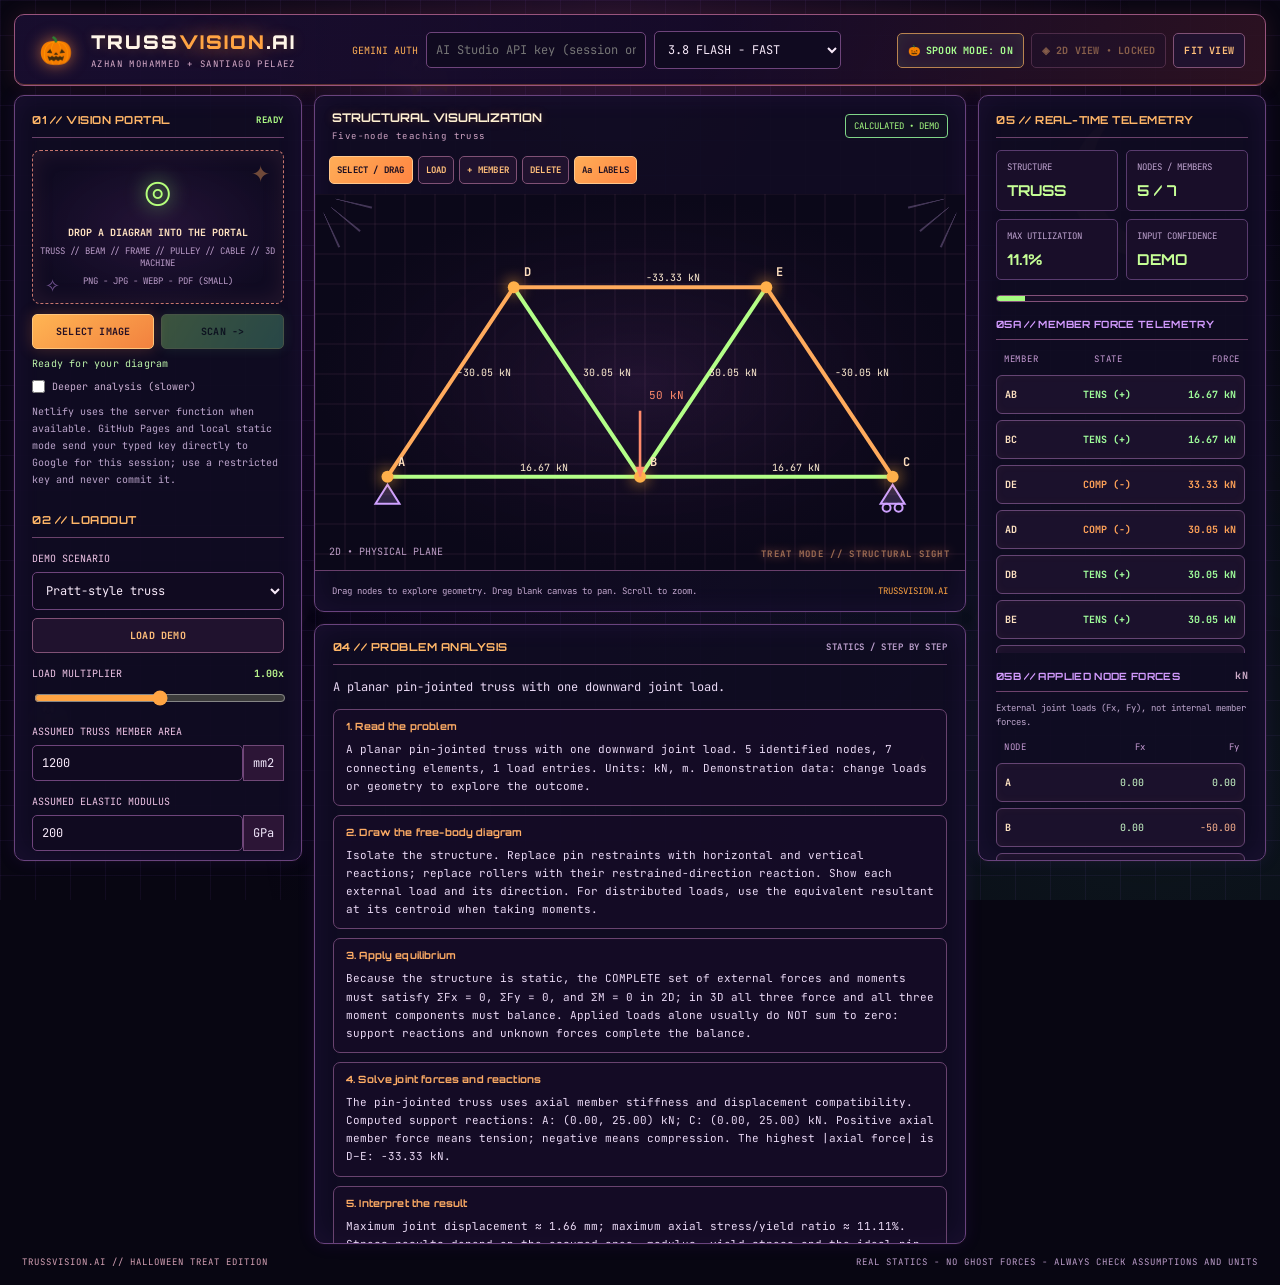
==== commit 338db34b: "refactor: make TrussVision the public app" ====
--- a/trussvision/index.html
+++ b/trussvision/index.html
@@ -99,7 +99,7 @@
           <div class="telemetry-section"><div class="mini-head">05C // SUPPORT REACTIONS <span id="reactionUnit">kN</span></div><div id="reactionHead" class="hud-table-head node-cols"><span>NODE</span><span>Rx</span><span>Ry</span></div><div id="reactionTelemetry" class="hud-data-table" aria-live="polite"></div></div>
         </section>
         <section><div class="section-head">06 // ANALYSIS OUTPUT</div><div id="results" class="analysis"></div></section>
-        <section><div class="section-head">07 // SOLVER NOTES</div><p class="hint">2D trusses: linear elastic pin-jointed stiffness method (axial members only). Beams: statically determinate vertical point/UDL forces with simple supports. 3D: smooth spatial orbit and known-force/moment resultants only; NOT a full cable or rigid-body reaction solver. Other topics may be preview-only. No buckling, shear deflection, self-weight or code-based design checks.</p><button id="export" class="outline wide">EXPORT SCENE JSON</button><button id="vetinExport" class="primary accent wide" style="margin-top:12px">SEND BEAM TO VETIN SOLVER</button><div id="vetinFeedback" class="hint" role="status" style="margin-top:8px">Only dimensioned 2D beam models can be transferred. Verify scanned values first.</div><a href="../" class="outline wide" style="display:block;margin-top:10px;padding:9px;text-align:center;text-decoration:none">ORIGINAL VETIN BEAM</a></section>
+        <section><div class="section-head">07 // SOLVER NOTES</div><p class="hint">2D trusses: linear elastic pin-jointed stiffness method (axial members only). Beams: statically determinate vertical point/UDL forces with simple supports. 3D: smooth spatial orbit and known-force/moment resultants only; NOT a full cable or rigid-body reaction solver. Other topics may be preview-only. No buckling, shear deflection, self-weight or code-based design checks.</p><button id="export" class="outline wide">EXPORT SCENE JSON</button><button id="vetinExport" class="primary accent wide" style="margin-top:12px">SEND BEAM TO VETIN SOLVER</button><div id="vetinFeedback" class="hint" role="status" style="margin-top:8px">Only dimensioned 2D beam models can be transferred. Verify scanned values first.</div></section>
       </aside>
     </main>
     <footer>TRUSSVISION.AI // HALLOWEEN TREAT EDITION <span>REAL STATICS - NO GHOST FORCES - ALWAYS CHECK ASSUMPTIONS AND UNITS</span></footer>
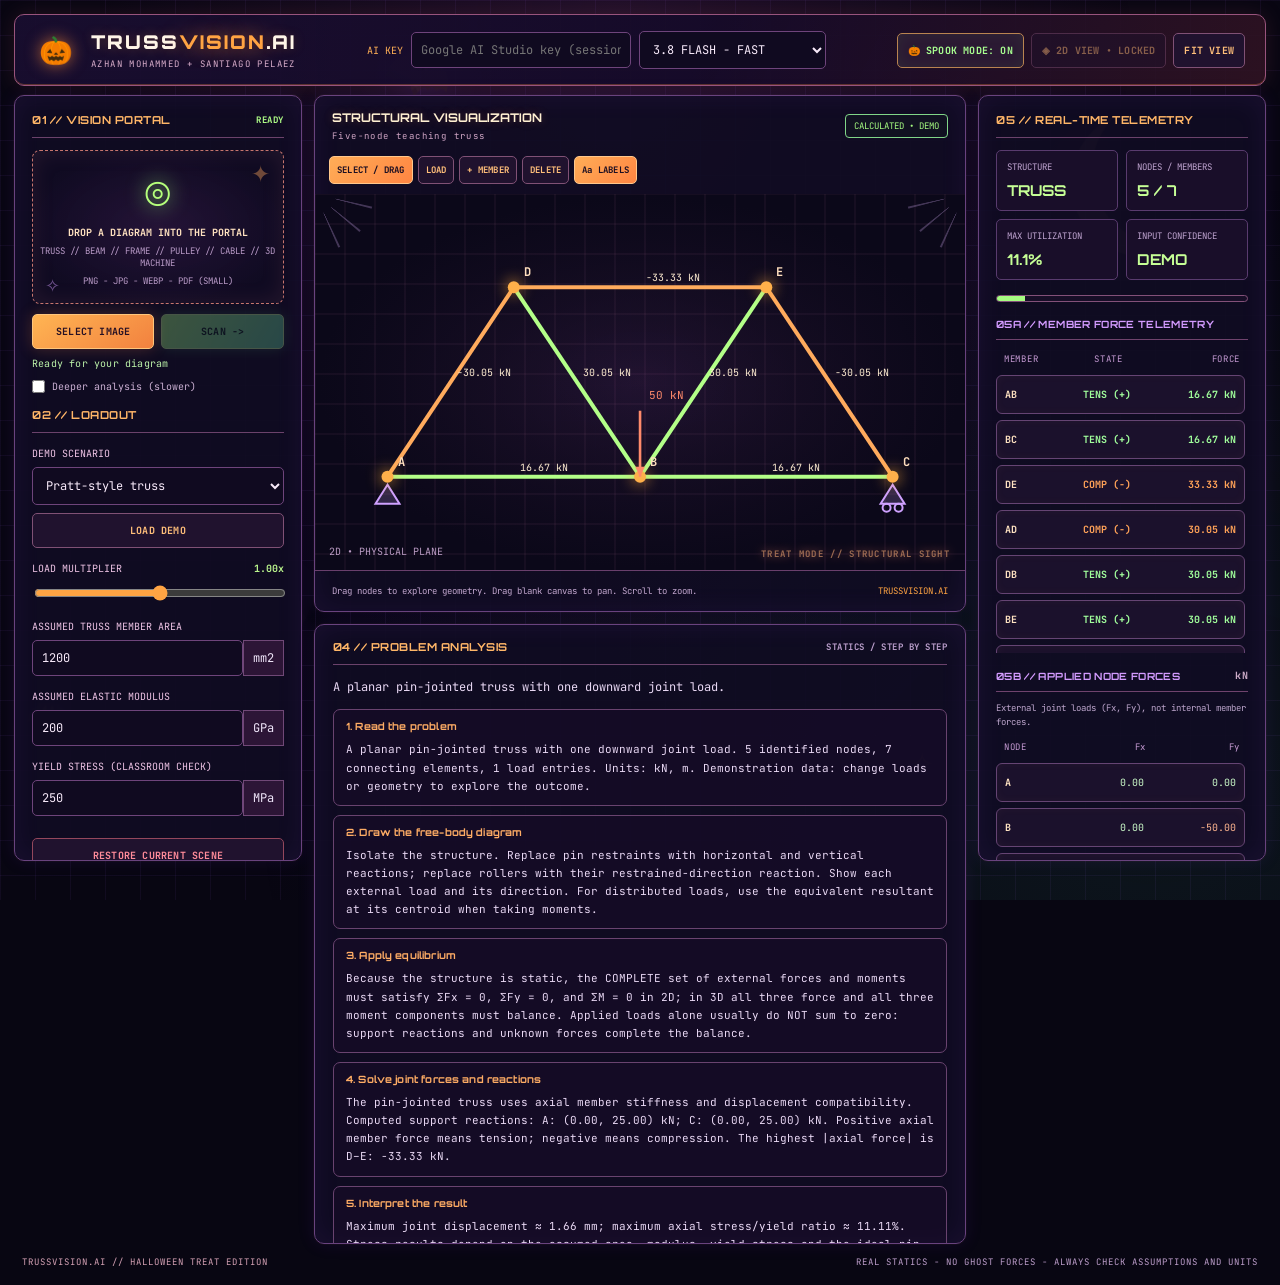
==== commit 5267a7f3: "ui: simplify public TrussVision flow" ====
--- a/trussvision/index.html
+++ b/trussvision/index.html
@@ -22,8 +22,8 @@
         <div><strong>TRUSS<span>VISION</span>.AI</strong><small>AZHAN MOHAMMED + SANTIAGO PELAEZ</small></div>
       </div>
       <div class="keyarea">
-        <label for="apiKey">GEMINI AUTH</label>
-        <input id="apiKey" type="password" placeholder="AI Studio API key (session only)" autocomplete="off">
+        <label for="apiKey">AI KEY</label>
+        <input id="apiKey" type="password" placeholder="Google AI Studio key (session only)" autocomplete="off">
         <select id="model">
           <option value="gemini-3.8-flash">3.8 FLASH - FAST</option>
           <option value="gemini-4-argon">GEMINI 4 ARGON - DEEP</option>
@@ -53,7 +53,6 @@
           <div id="latency" class="scan-time" aria-live="polite">Ready for your diagram</div>
           <label class="option-check"><input type="checkbox" id="detailed"> Deeper analysis (slower)</label>
           <div id="error" role="alert" class="error" hidden></div>
-          <div class="hint">Netlify uses the server function when available. GitHub Pages and local static mode send your typed key directly to Google for this session; use a restricted key and never commit it.</div>
         </section>
 
         <section>
@@ -66,12 +65,14 @@
           <button id="reset" class="outline wide danger">RESTORE CURRENT SCENE</button>
         </section>
 
-        <section>
-          <div class="section-head">03 // REVIEW INPUT DATA</div>
-          <div class="hint">Verify all detected coordinates and forces. Edits below re-run the deterministic solver.</div>
-          <textarea id="sceneJson" spellcheck="false" aria-label="Edit extracted scene JSON"></textarea>
-          <button id="applyJson" class="outline wide">APPLY EDITED SCENE</button>
-        </section>
+        <details class="advanced-details">
+          <summary>03 // ADVANCED INPUT</summary>
+          <div class="advanced-body">
+            <div class="hint">Review detected coordinates and forces. Edits re-run the deterministic solver.</div>
+            <textarea id="sceneJson" spellcheck="false" aria-label="Edit extracted scene JSON"></textarea>
+            <button id="applyJson" class="outline wide">APPLY EDITED SCENE</button>
+          </div>
+        </details>
       </aside>
 
       <div class="center">
@@ -99,7 +100,14 @@
           <div class="telemetry-section"><div class="mini-head">05C // SUPPORT REACTIONS <span id="reactionUnit">kN</span></div><div id="reactionHead" class="hud-table-head node-cols"><span>NODE</span><span>Rx</span><span>Ry</span></div><div id="reactionTelemetry" class="hud-data-table" aria-live="polite"></div></div>
         </section>
         <section><div class="section-head">06 // ANALYSIS OUTPUT</div><div id="results" class="analysis"></div></section>
-        <section><div class="section-head">07 // SOLVER NOTES</div><p class="hint">2D trusses: linear elastic pin-jointed stiffness method (axial members only). Beams: statically determinate vertical point/UDL forces with simple supports. 3D: smooth spatial orbit and known-force/moment resultants only; NOT a full cable or rigid-body reaction solver. Other topics may be preview-only. No buckling, shear deflection, self-weight or code-based design checks.</p><button id="export" class="outline wide">EXPORT SCENE JSON</button><button id="vetinExport" class="primary accent wide" style="margin-top:12px">SEND BEAM TO VETIN SOLVER</button><div id="vetinFeedback" class="hint" role="status" style="margin-top:8px">Only dimensioned 2D beam models can be transferred. Verify scanned values first.</div></section>
+        <section><div class="section-head">07 // TRANSFER</div><button id="vetinExport" class="primary accent wide">SEND BEAM TO VETIN SOLVER</button><div id="vetinFeedback" class="hint" role="status" style="margin-top:8px">Reviewed, dimensioned 2D beams only.</div></section>
+        <details class="advanced-details">
+          <summary>ADVANCED // METHOD &amp; EXPORT</summary>
+          <div class="advanced-body">
+            <p class="hint">2D trusses use a linear elastic pin-jointed stiffness method. Beams use statically determinate vertical point and distributed loads. 3D views show known force and moment resultants; they are not full cable or rigid-body reaction solvers.</p>
+            <button id="export" class="outline wide">EXPORT SCENE JSON</button>
+          </div>
+        </details>
       </aside>
     </main>
     <footer>TRUSSVISION.AI // HALLOWEEN TREAT EDITION <span>REAL STATICS - NO GHOST FORCES - ALWAYS CHECK ASSUMPTIONS AND UNITS</span></footer>
--- a/trussvision/halloween.css
+++ b/trussvision/halloween.css
@@ -65,3 +65,11 @@
 .analysis-step h3{font:700 10px Orbitron,sans-serif;letter-spacing:.15px;color:#ffad65;margin:0 0 8px;}
 .analysis-step p{margin:0;color:#e8d8ef;font-size:11px;line-height:1.65;white-space:normal;overflow-wrap:anywhere;}
 .explanation{max-height:620px;overflow:auto;}
+
+/* Keep implementation-only controls available without crowding the main flow. */
+.advanced-details{border:1px solid #69436f;background:rgba(26,13,43,.5);border-radius:7px;overflow:hidden;}
+.advanced-details summary{padding:11px 12px;cursor:pointer;color:#ffb668;font:700 10px Orbitron,sans-serif;letter-spacing:.15px;list-style:none;}
+.advanced-details summary::-webkit-details-marker{display:none;}
+.advanced-details summary::after{content:'+';float:right;font-size:14px;line-height:10px;}
+.advanced-details[open] summary::after{content:'−';}
+.advanced-body{padding:0 12px 12px;}
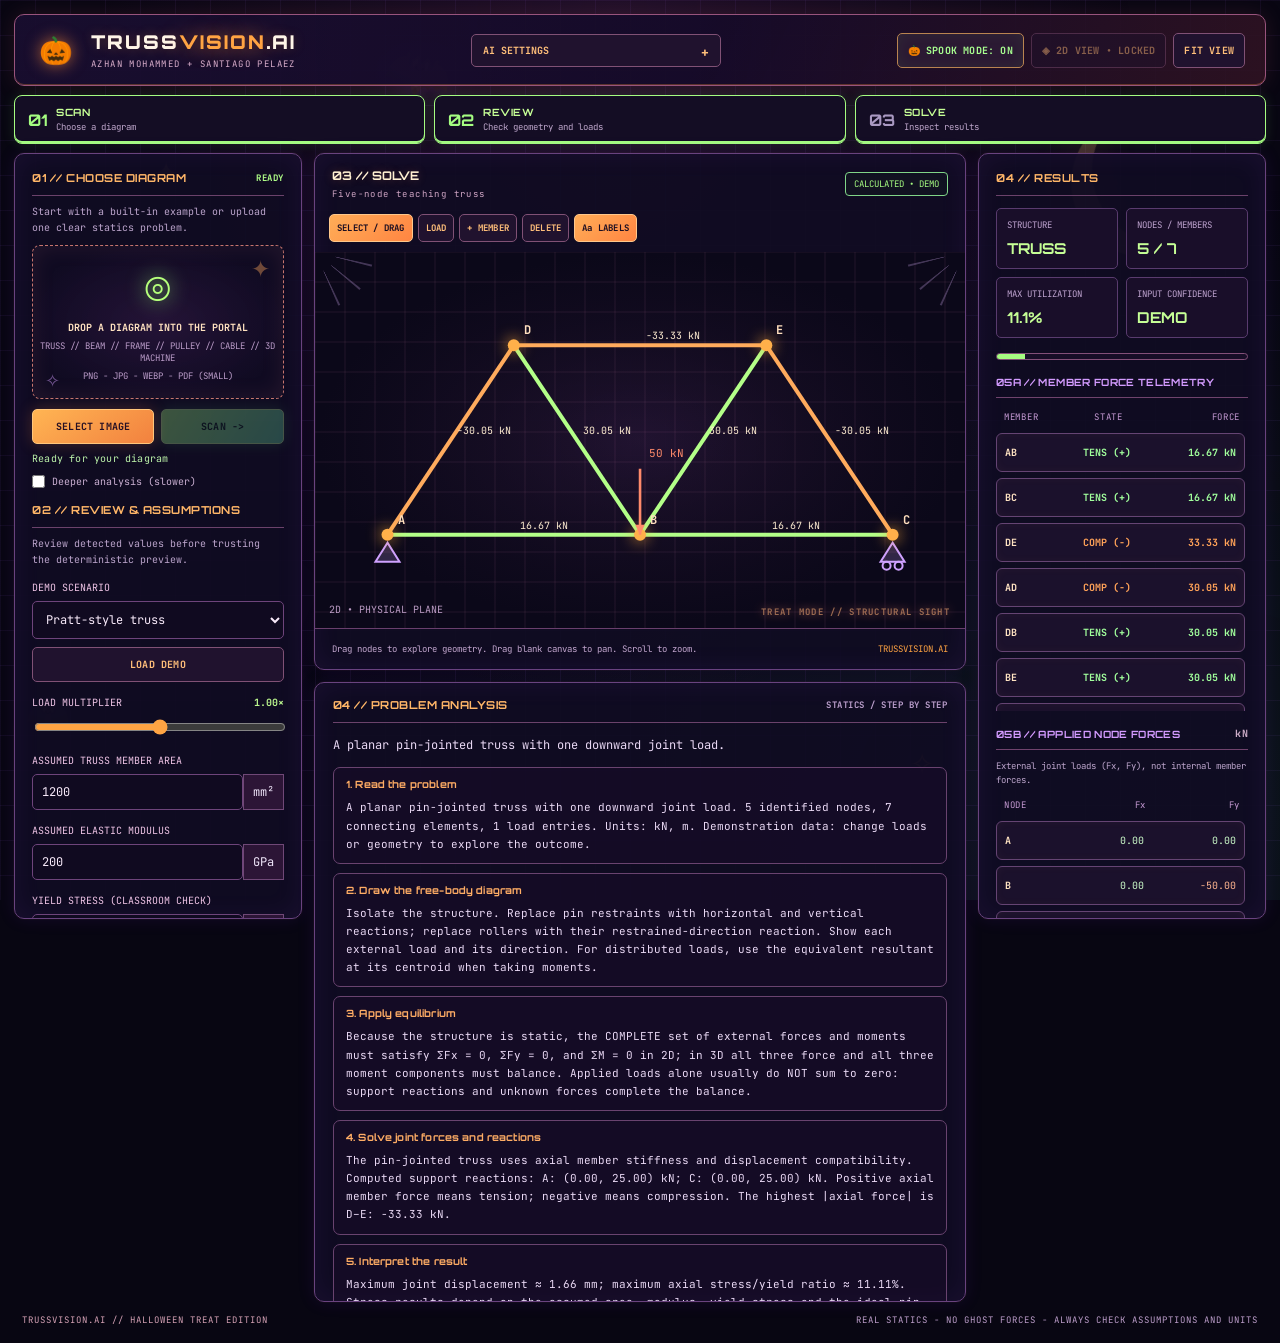
==== commit 33c1b4fc: "fix truss physics regression and topology review" ====
--- a/trussvision/index.html
+++ b/trussvision/index.html
@@ -21,15 +21,19 @@
         <span class="reactor-pumpkin" aria-hidden="true">&#127875;</span>
         <div><strong>TRUSS<span>VISION</span>.AI</strong><small>AZHAN MOHAMMED + SANTIAGO PELAEZ</small></div>
       </div>
-      <div class="keyarea">
-        <label for="apiKey">AI KEY</label>
-        <input id="apiKey" type="password" placeholder="Google AI Studio key (session only)" autocomplete="off">
-        <select id="model">
-          <option value="gemini-3.8-flash">3.8 FLASH - FAST</option>
-          <option value="gemini-4-argon">GEMINI 4 ARGON - DEEP</option>
-          <option value="gemini-3.6-flash">3.6 FLASH</option>
-        </select>
-      </div>
+      <details class="settings-details">
+        <summary>AI SETTINGS</summary>
+        <div class="settings-body">
+          <label for="apiKey">OPTIONAL AI KEY</label>
+          <input id="apiKey" type="password" placeholder="Session key for image scans" autocomplete="off" aria-describedby="keyHelp">
+          <select id="model" aria-label="AI model">
+            <option value="gemini-3.8-flash">3.8 FLASH - FAST</option>
+            <option value="gemini-4-argon">GEMINI 4 ARGON - DEEP</option>
+            <option value="gemini-3.6-flash">3.6 FLASH</option>
+          </select>
+          <small id="keyHelp">The built-in demonstrations work without a key.</small>
+        </div>
+      </details>
       <div class="header-actions">
         <button id="themeToggle" class="outline haunt-toggle" aria-pressed="true">&#127875; SPOOK MODE: ON</button>
         <button id="threeD" class="outline">2D VIEW - LOCKED</button>
@@ -37,10 +41,17 @@
       </div>
     </header>
 
+    <nav class="workflow" aria-label="TrussVision workflow">
+      <div id="workflowScan" class="workflow-step active"><span>01</span><strong>SCAN</strong><small>Choose a diagram</small></div>
+      <div id="workflowReview" class="workflow-step"><span>02</span><strong>REVIEW</strong><small>Check geometry and loads</small></div>
+      <div id="workflowSolve" class="workflow-step"><span>03</span><strong>SOLVE</strong><small>Inspect results</small></div>
+    </nav>
+
     <main class="workspace">
       <aside class="panel sidebar">
         <section>
-          <div class="section-head">01 // VISION PORTAL <span id="status" class="healthy">READY</span></div>
+          <div class="section-head">01 // CHOOSE DIAGRAM <span id="status" class="healthy">READY</span></div>
+          <p class="section-intro">Start with a built-in example or upload one clear statics problem.</p>
           <div id="drop" class="upload">
             <div class="upload-glyph">&#9678;</div>
             <strong>DROP A DIAGRAM INTO THE PORTAL</strong>
@@ -56,10 +67,11 @@
         </section>
 
         <section>
-          <div class="section-head">02 // LOADOUT</div>
+          <div class="section-head">02 // REVIEW &amp; ASSUMPTIONS</div>
+          <p class="section-intro">Review detected values before trusting the deterministic preview.</p>
           <div class="field"><label>DEMO SCENARIO</label><select id="example"><option value="truss">Pratt-style truss</option><option value="beam">Beam / distributed load</option><option value="machine3d">3D shaft / bearings</option><option value="cable3d">3D cable forces</option><option value="frame2d">2D frame (preview only)</option></select><button id="loadDemo" class="outline wide">LOAD DEMO</button></div>
-          <div class="field"><label>LOAD MULTIPLIER <b id="multiplierLabel">1.00x</b></label><input id="multiplier" type="range" min="0" max="200" value="100"></div>
-          <div class="field"><label>ASSUMED TRUSS MEMBER AREA</label><div class="units"><input id="area" type="number" min="1" step="10" value="1200"><span>mm2</span></div></div>
+          <div class="field"><label>LOAD MULTIPLIER <b id="multiplierLabel">1.00×</b></label><input id="multiplier" type="range" min="0" max="200" value="100"></div>
+          <div class="field"><label>ASSUMED TRUSS MEMBER AREA</label><div class="units"><input id="area" type="number" min="1" step="10" value="1200"><span>mm²</span></div></div>
           <div class="field"><label>ASSUMED ELASTIC MODULUS</label><div class="units"><input id="elastic" type="number" min="1" step="10" value="200"><span>GPa</span></div></div>
           <div class="field"><label>YIELD STRESS (CLASSROOM CHECK)</label><div class="units"><input id="yield" type="number" min="1" step="10" value="250"><span>MPa</span></div></div>
           <button id="reset" class="outline wide danger">RESTORE CURRENT SCENE</button>
@@ -77,9 +89,9 @@
 
       <div class="center">
         <div class="panel canvas-panel">
-          <div class="canvas-top"><div><strong>STRUCTURAL VISUALIZATION</strong><small id="sceneTitle">SELECTED: PRATT TRUSS // EXAMPLE</small></div><span id="solverBadge" class="chip">READY</span></div>
+          <div class="canvas-top"><div><strong>03 // SOLVE</strong><small id="sceneTitle">SELECTED: PRATT TRUSS // EXAMPLE</small></div><span id="solverBadge" class="chip">READY</span></div>
           <div class="toolbar"><button data-mode="select" class="on">SELECT / DRAG</button><button data-mode="load">LOAD</button><button data-mode="build">+ MEMBER</button><button data-mode="delete">DELETE</button><button id="labels" class="on">Aa LABELS</button></div>
-          <div class="viewport-frame"><canvas id="stage"></canvas><div class="corner-ornament corner-tl" aria-hidden="true"></div><div class="corner-ornament corner-tr" aria-hidden="true"></div><div class="viewport-caption" aria-hidden="true">TREAT MODE // STRUCTURAL SIGHT</div></div>
+          <div class="viewport-frame"><canvas id="stage" tabindex="0" role="img" aria-label="Interactive structural scene" aria-describedby="modeInfo"></canvas><div class="corner-ornament corner-tl" aria-hidden="true"></div><div class="corner-ornament corner-tr" aria-hidden="true"></div><div class="viewport-caption" aria-hidden="true">TREAT MODE // STRUCTURAL SIGHT</div></div>
           <div class="canvas-foot"><span id="modeInfo">Drag nodes to explore geometry. Drag blank canvas to pan. Scroll to zoom.</span><span>TRUSSVISION.AI</span></div>
         </div>
         <div class="panel explanation">
@@ -92,15 +104,15 @@
 
       <aside class="panel sidebar right">
         <section>
-          <div class="section-head">05 // REAL-TIME TELEMETRY</div>
+          <div class="section-head">04 // RESULTS</div>
           <div class="stat-grid"><div><small>STRUCTURE</small><strong id="kind">TRUSS</strong></div><div><small>NODES / MEMBERS</small><strong id="counts">5 / 7</strong></div><div><small>MAX UTILIZATION</small><strong id="util">--</strong></div><div><small>INPUT CONFIDENCE</small><strong id="confidence">DEMO</strong></div></div>
           <div class="meter"><div id="bar"></div></div>
           <div class="telemetry-section"><div class="mini-head">05A // MEMBER FORCE TELEMETRY</div><div class="hud-table-head member-cols"><span>MEMBER</span><span>STATE</span><span>FORCE</span></div><div id="telemetry" class="hud-data-table" aria-live="polite"></div></div>
           <div class="telemetry-section"><div class="mini-head">05B // APPLIED NODE FORCES <span id="nodeForceUnit">kN</span></div><p class="telemetry-caption">External joint loads (Fx, Fy), not internal member forces.</p><div id="nodeTableHead" class="hud-table-head node-cols"><span>NODE</span><span>Fx</span><span>Fy</span></div><div id="nodeTelemetry" class="hud-data-table" aria-live="polite"></div><p id="beamNodeNote" class="telemetry-caption" hidden>Beam point loads and distributed loads act along the span; they are not included in the node table.</p></div>
           <div class="telemetry-section"><div class="mini-head">05C // SUPPORT REACTIONS <span id="reactionUnit">kN</span></div><div id="reactionHead" class="hud-table-head node-cols"><span>NODE</span><span>Rx</span><span>Ry</span></div><div id="reactionTelemetry" class="hud-data-table" aria-live="polite"></div></div>
         </section>
-        <section><div class="section-head">06 // ANALYSIS OUTPUT</div><div id="results" class="analysis"></div></section>
-        <section><div class="section-head">07 // TRANSFER</div><button id="vetinExport" class="primary accent wide">SEND BEAM TO VETIN SOLVER</button><div id="vetinFeedback" class="hint" role="status" style="margin-top:8px">Reviewed, dimensioned 2D beams only.</div></section>
+        <section><div class="section-head">05 // ANALYSIS OUTPUT</div><div id="results" class="analysis"></div></section>
+        <section><div class="section-head">06 // OPTIONAL BEAM HANDOFF</div><button id="vetinExport" class="primary accent wide" disabled>SEND BEAM TO VETIN SOLVER</button><div id="vetinFeedback" class="hint" role="status" style="margin-top:8px">Only reviewed, dimensioned 2D beams can be handed off.</div></section>
         <details class="advanced-details">
           <summary>ADVANCED // METHOD &amp; EXPORT</summary>
           <div class="advanced-body">
@@ -112,6 +124,24 @@
     </main>
     <footer>TRUSSVISION.AI // HALLOWEEN TREAT EDITION <span>REAL STATICS - NO GHOST FORCES - ALWAYS CHECK ASSUMPTIONS AND UNITS</span></footer>
   </div>
+  <dialog id="loadDialog" class="app-dialog" aria-labelledby="loadDialogTitle">
+    <form method="dialog" class="dialog-card">
+      <h2 id="loadDialogTitle">Edit joint load</h2>
+      <p id="loadDialogHelp" class="hint">Enter a vertical force. Negative values point downward.</p>
+      <label for="loadValue">Vertical force (<span id="loadUnit">kN</span>)</label>
+      <input id="loadValue" type="number" step="any" inputmode="decimal">
+      <div class="dialog-actions"><button id="loadCancel" class="outline" value="cancel">CANCEL</button><button id="loadApply" class="primary" value="apply">APPLY LOAD</button></div>
+    </form>
+  </dialog>
+  <dialog id="transferDialog" class="app-dialog" aria-labelledby="transferDialogTitle">
+    <form method="dialog" class="dialog-card">
+      <h2 id="transferDialogTitle">Review beam handoff</h2>
+      <p id="transferSummary" class="hint"></p>
+      <p class="dialog-warning">Confirm the dimensions, supports, loads, and units before opening the beam solver.</p>
+      <div class="dialog-actions"><button id="transferCancel" class="outline" value="cancel">CANCEL</button><button id="transferConfirm" class="primary accent" value="transfer">OPEN BEAM SOLVER</button></div>
+    </form>
+  </dialog>
+  <script src="./truss-solver.js"></script>
   <script src="./gemini-client.js" defer></script>
   <script type="module" src="./app.js"></script>
   <script src="./vetin-export.js" defer></script>
--- a/trussvision/style.css
+++ b/trussvision/style.css
@@ -31,3 +31,35 @@
 .force-negative{color:#ffc968}
 .telemetry-caption{font-size:9px;line-height:1.55;color:#79aabb;margin:0 0 8px}
 .telemetry-empty{border:1px dashed #24546b;padding:12px 9px;color:#8da8b9;font-size:10px;line-height:1.55;border-radius:5px}
+
+/* Guided workbench controls. These remain framework-free for GitHub Pages and
+   the local Python server. */
+.workflow{display:grid;grid-template-columns:repeat(3,1fr);gap:9px}
+.workflow-step{display:grid;grid-template-columns:auto 1fr;grid-template-rows:auto auto;column-gap:9px;align-items:center;padding:10px 13px;border:1px solid var(--border);border-radius:8px;background:#061522;color:var(--muted);opacity:.72}
+.workflow-step span{grid-row:1 / span 2;color:var(--muted);font:700 16px Orbitron,sans-serif}
+.workflow-step strong{font:700 10px Orbitron,sans-serif;letter-spacing:.5px}
+.workflow-step small{font-size:9px;margin-top:3px}
+.workflow-step.active,.workflow-step.complete{opacity:1;border-color:var(--cyan);box-shadow:inset 0 -2px var(--cyan)}
+.workflow-step.active strong,.workflow-step.complete strong{color:var(--cyan)}
+.workflow-step.complete span{color:var(--green)}
+.section-intro{margin:-4px 0 10px;color:var(--muted);font-size:10px;line-height:1.55}
+.settings-details{position:relative;min-width:250px}
+.settings-details summary{cursor:pointer;color:var(--cyan);border:1px solid var(--border);border-radius:5px;padding:9px 11px;font-size:10px;font-weight:700;list-style:none}
+.settings-details summary::-webkit-details-marker{display:none}
+.settings-details summary::after{content:'+';float:right;font-size:13px}
+.settings-details[open] summary::after{content:'−'}
+.settings-body{position:absolute;z-index:6;right:0;top:43px;width:290px;padding:12px;background:#061522;border:1px solid var(--border);border-radius:7px;box-shadow:0 12px 35px #0008;display:grid;gap:7px}
+.settings-body label{color:var(--cyan);font-size:9px;font-weight:700}
+.settings-body input,.settings-body select{width:100%}
+.settings-body small{color:var(--muted);font-size:9px;line-height:1.5}
+button:focus-visible,input:focus-visible,select:focus-visible,textarea:focus-visible,summary:focus-visible,canvas:focus-visible{outline:2px solid var(--amber);outline-offset:2px}
+button:disabled{cursor:not-allowed}
+.app-dialog{border:1px solid var(--border);border-radius:10px;padding:0;background:#061522;color:#c6eff9;max-width:min(430px,calc(100vw - 32px));width:100%;box-shadow:0 18px 60px #000b}
+.app-dialog::backdrop{background:#020813b8;backdrop-filter:blur(3px)}
+.dialog-card{padding:22px}
+.dialog-card h2{margin:0 0 8px;color:var(--cyan);font:700 15px Orbitron,sans-serif}
+.dialog-card label{display:block;color:#a1dbeb;font-size:10px;margin-top:12px}
+.dialog-card input{width:100%;margin-top:7px}
+.dialog-warning{margin:0;color:var(--amber);font-size:10px;line-height:1.6}
+.dialog-actions{display:flex;justify-content:flex-end;gap:8px;margin-top:18px}
+@media(max-width:730px){.workflow{grid-template-columns:1fr}.workflow-step{grid-template-columns:auto 1fr}.settings-details{width:100%}.settings-body{position:static;width:100%;margin-top:7px}.header-actions{width:100%}.header-actions button{flex:1}.dialog-actions{flex-direction:column-reverse}.dialog-actions button{width:100%}}
--- a/trussvision/halloween.css
+++ b/trussvision/halloween.css
@@ -73,3 +73,20 @@
 .advanced-details summary::after{content:'+';float:right;font-size:14px;line-height:10px;}
 .advanced-details[open] summary::after{content:'−';}
 .advanced-body{padding:0 12px 12px;}
+
+/* Guided-workbench skin. */
+body.haunted .workflow-step{background:#140d24;border-color:#69436f;color:#bda5ca}
+body.haunted .workflow-step.active,body.haunted .workflow-step.complete{border-color:#a5fd81;box-shadow:inset 0 -2px #a5fd81,0 0 13px #9dff7b1f}
+body.haunted .workflow-step.active strong,body.haunted .workflow-step.complete strong{color:#c6ff96}
+body.haunted .workflow-step.complete span{color:#a5fd81}
+body.haunted .section-intro{color:#bba4cb}
+body.haunted .settings-details summary{background:#20122e;border-color:#805175;color:#ffbf7a}
+body.haunted .settings-body{background:#180d28;border-color:#805175;box-shadow:0 14px 35px #000b}
+body.haunted .settings-body label{color:#ffbf7a}
+body.haunted .settings-body small{color:#bba4cb}
+body.haunted .app-dialog{background:#180d28;border-color:#9a5b7c;color:#f8eafa}
+body.haunted .app-dialog::backdrop{background:#080612c9}
+body.haunted .dialog-card h2{color:#ffb668}
+body.haunted .dialog-card label{color:#efc4e6}
+body.haunted .dialog-warning{color:#f0bc8f}
+body.haunted #vetinExport:disabled{opacity:.42;color:#bba4cb;border-color:#69436f;background:#24182d;box-shadow:none}
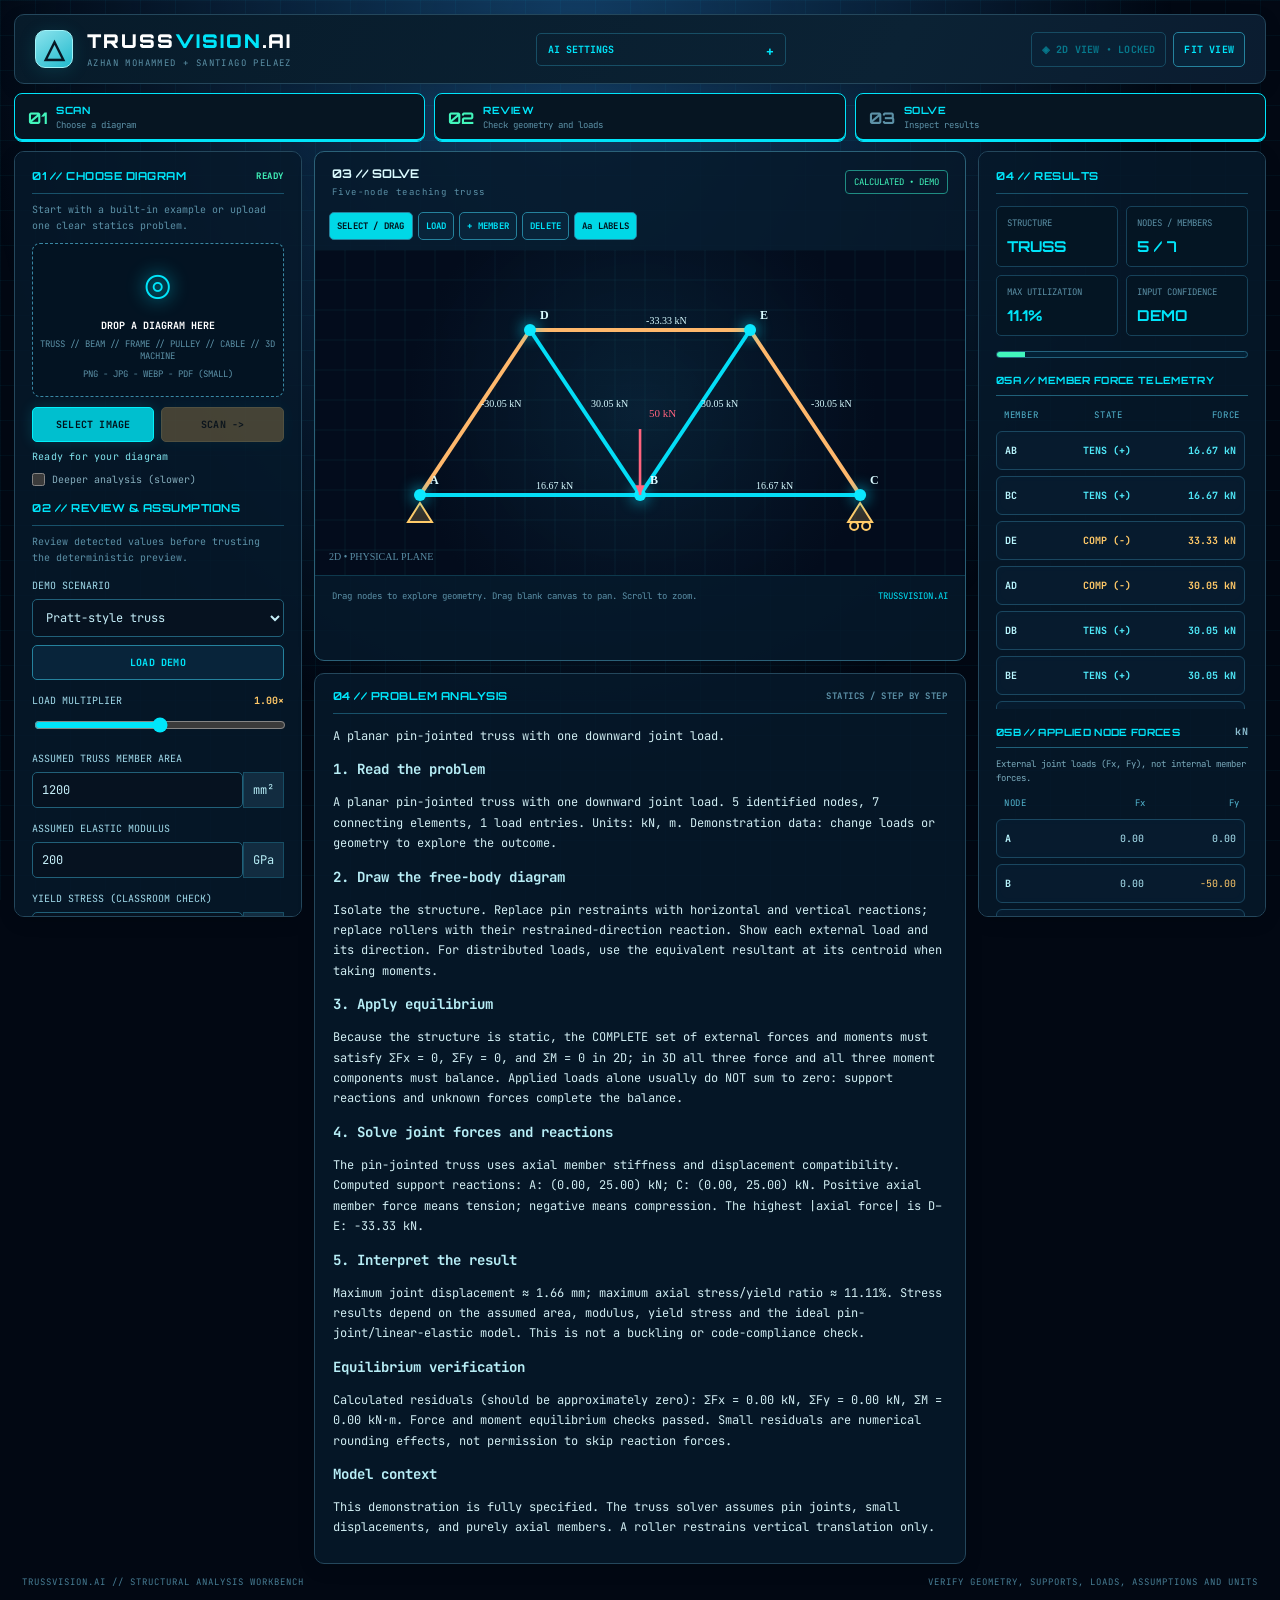
==== commit d561efde: "Improve TrussVision reliability and refresh UI Remove Halloween branding, improve Gemini API handlin" ====
--- a/trussvision/index.html
+++ b/trussvision/index.html
@@ -3,22 +3,17 @@
 <head>
   <meta charset="utf-8">
   <meta name="viewport" content="width=device-width,initial-scale=1">
-  <title>TrussVision.AI - Statics Visualizer</title>
-  <meta name="theme-color" content="#0c0818">
+  <title>TrussVision | AI-Assisted Statics Workbench</title>
+  <meta name="description" content="Explore engineering statics with reviewed AI diagram extraction, interactive structural visualizations, and deterministic mechanics examples.">
+  <meta name="theme-color" content="#081321">
   <link rel="stylesheet" href="./style.css">
-  <link rel="stylesheet" href="./halloween.css">
 </head>
-<body class="haunted">
+<body>
   <div class="grid-bg"></div>
-  <div class="night-sky" aria-hidden="true">
-    <span class="moon"></span><span class="bat bat-one">&#129415;</span>
-    <span class="bat bat-two">&#129415;</span><span class="bat bat-three">&#129415;</span>
-    <span class="floating-star star-one">&#10022;</span><span class="floating-star star-two">&#10023;</span>
-  </div>
   <div class="app">
     <header class="panel header">
       <div class="brand">
-        <span class="reactor-pumpkin" aria-hidden="true">&#127875;</span>
+        <span class="brand-mark" aria-hidden="true">△</span>
         <div><strong>TRUSS<span>VISION</span>.AI</strong><small>AZHAN MOHAMMED + SANTIAGO PELAEZ</small></div>
       </div>
       <details class="settings-details">
@@ -31,11 +26,10 @@
             <option value="gemini-4-argon">GEMINI 4 ARGON - DEEP</option>
             <option value="gemini-3.6-flash">3.6 FLASH</option>
           </select>
-          <small id="keyHelp">The built-in demonstrations work without a key.</small>
+          <small id="keyHelp">Demos work without a key. On GitHub Pages, scans use your own key for this session. Never share or commit API keys. <a href="https://aistudio.google.com/apikey" target="_blank" rel="noopener noreferrer">Get a key from Google AI Studio ↗</a></small>
         </div>
       </details>
       <div class="header-actions">
-        <button id="themeToggle" class="outline haunt-toggle" aria-pressed="true">&#127875; SPOOK MODE: ON</button>
         <button id="threeD" class="outline">2D VIEW - LOCKED</button>
         <button id="fit" class="outline">FIT VIEW</button>
       </div>
@@ -52,9 +46,9 @@
         <section>
           <div class="section-head">01 // CHOOSE DIAGRAM <span id="status" class="healthy">READY</span></div>
           <p class="section-intro">Start with a built-in example or upload one clear statics problem.</p>
-          <div id="drop" class="upload">
+          <div id="drop" class="upload" role="button" tabindex="0" aria-label="Upload an engineering problem image or small PDF">
             <div class="upload-glyph">&#9678;</div>
-            <strong>DROP A DIAGRAM INTO THE PORTAL</strong>
+            <strong>DROP A DIAGRAM HERE</strong>
             <small>TRUSS // BEAM // FRAME // PULLEY // CABLE // 3D MACHINE</small>
             <small>PNG - JPG - WEBP - PDF (SMALL)</small>
             <img id="thumb" alt="Uploaded diagram preview" hidden>
@@ -69,7 +63,7 @@
         <section>
           <div class="section-head">02 // REVIEW &amp; ASSUMPTIONS</div>
           <p class="section-intro">Review detected values before trusting the deterministic preview.</p>
-          <div class="field"><label>DEMO SCENARIO</label><select id="example"><option value="truss">Pratt-style truss</option><option value="beam">Beam / distributed load</option><option value="machine3d">3D shaft / bearings</option><option value="cable3d">3D cable forces</option><option value="frame2d">2D frame (preview only)</option></select><button id="loadDemo" class="outline wide">LOAD DEMO</button></div>
+          <div class="field"><label>DEMO SCENARIO</label><select id="example"><option value="truss">Pratt-style truss</option><option value="beam">Beam / distributed load</option><option value="machine3d">3D shaft / bearings</option><option value="cable3d">3D cable forces</option><option value="frame2d">2D frame (preview only)</option><option value="frameSolved2d">Fixed frame / reaction moments</option><option value="spring2d">Hanging springs / Hooke law</option><option value="pulley2d">Ideal movable pulley</option><option value="belt2d">Belt / pulley friction</option><option value="friction2d">Sliding versus tipping</option><option value="centroid2d">Composite centroid &amp; Ix/Iy</option><option value="curved2d">Curved boundary / exact Ix-Iy</option><option value="vector3d">3D force moment &amp; couple</option></select><button id="loadDemo" class="outline wide">LOAD DEMO</button></div>
           <div class="field"><label>LOAD MULTIPLIER <b id="multiplierLabel">1.00×</b></label><input id="multiplier" type="range" min="0" max="200" value="100"></div>
           <div class="field"><label>ASSUMED TRUSS MEMBER AREA</label><div class="units"><input id="area" type="number" min="1" step="10" value="1200"><span>mm²</span></div></div>
           <div class="field"><label>ASSUMED ELASTIC MODULUS</label><div class="units"><input id="elastic" type="number" min="1" step="10" value="200"><span>GPa</span></div></div>
@@ -91,7 +85,7 @@
         <div class="panel canvas-panel">
           <div class="canvas-top"><div><strong>03 // SOLVE</strong><small id="sceneTitle">SELECTED: PRATT TRUSS // EXAMPLE</small></div><span id="solverBadge" class="chip">READY</span></div>
           <div class="toolbar"><button data-mode="select" class="on">SELECT / DRAG</button><button data-mode="load">LOAD</button><button data-mode="build">+ MEMBER</button><button data-mode="delete">DELETE</button><button id="labels" class="on">Aa LABELS</button></div>
-          <div class="viewport-frame"><canvas id="stage" tabindex="0" role="img" aria-label="Interactive structural scene" aria-describedby="modeInfo"></canvas><div class="corner-ornament corner-tl" aria-hidden="true"></div><div class="corner-ornament corner-tr" aria-hidden="true"></div><div class="viewport-caption" aria-hidden="true">TREAT MODE // STRUCTURAL SIGHT</div></div>
+          <div class="viewport-frame"><canvas id="stage" tabindex="0" role="img" aria-label="Interactive structural scene" aria-describedby="modeInfo"></canvas></div>
           <div class="canvas-foot"><span id="modeInfo">Drag nodes to explore geometry. Drag blank canvas to pan. Scroll to zoom.</span><span>TRUSSVISION.AI</span></div>
         </div>
         <div class="panel explanation">
@@ -116,13 +110,13 @@
         <details class="advanced-details">
           <summary>ADVANCED // METHOD &amp; EXPORT</summary>
           <div class="advanced-body">
-            <p class="hint">2D trusses use a linear elastic pin-jointed stiffness method. Beams use statically determinate vertical point and distributed loads. 3D views show known force and moment resultants; they are not full cable or rigid-body reaction solvers.</p>
+            <p class="hint">2D trusses use a linear elastic pin-jointed stiffness method. Beams use statically determinate vertical point and distributed loads. Additional verified equations support reviewed springs, ideal pulley systems, friction thresholds, composite polygons, and explicitly defined 2D/3D rigid-body reactions. Unrecognized or underdetermined problems are never assigned invented answers.</p>
             <button id="export" class="outline wide">EXPORT SCENE JSON</button>
           </div>
         </details>
       </aside>
     </main>
-    <footer>TRUSSVISION.AI // HALLOWEEN TREAT EDITION <span>REAL STATICS - NO GHOST FORCES - ALWAYS CHECK ASSUMPTIONS AND UNITS</span></footer>
+    <footer>TRUSSVISION.AI // STRUCTURAL ANALYSIS WORKBENCH <span>VERIFY GEOMETRY, SUPPORTS, LOADS, ASSUMPTIONS AND UNITS</span></footer>
   </div>
   <dialog id="loadDialog" class="app-dialog" aria-labelledby="loadDialogTitle">
     <form method="dialog" class="dialog-card">
@@ -142,6 +136,8 @@
     </form>
   </dialog>
   <script src="./truss-solver.js"></script>
+  <script src="./statics-solvers.js"></script>
+  <script src="./mechanics-engine.js"></script>
   <script src="./gemini-client.js" defer></script>
   <script type="module" src="./app.js"></script>
   <script src="./vetin-export.js" defer></script>
--- a/trussvision/style.css
+++ b/trussvision/style.css
@@ -63,3 +63,27 @@
 .dialog-warning{margin:0;color:var(--amber);font-size:10px;line-height:1.6}
 .dialog-actions{display:flex;justify-content:flex-end;gap:8px;margin-top:18px}
 @media(max-width:730px){.workflow{grid-template-columns:1fr}.workflow-step{grid-template-columns:auto 1fr}.settings-details{width:100%}.settings-body{position:static;width:100%;margin-top:7px}.header-actions{width:100%}.header-actions button{flex:1}.dialog-actions{flex-direction:column-reverse}.dialog-actions button{width:100%}}
+
+/* Neutral structural analysis identity — accessible, restrained workbench polish. */
+:root{color-scheme:dark}
+.brand-mark{width:38px;height:38px;flex:none;display:inline-grid;place-items:center;color:#071724;background:linear-gradient(145deg,#8be3ed,#22bacd);border:1px solid #a1f3f8;border-radius:10px;font:800 26px/1 Arial,sans-serif;box-shadow:0 3px 18px #19c7d826}
+.header{background:linear-gradient(120deg,#071b2a,#0b2234 70%,#0b1c30)}
+.panel{box-shadow:0 5px 18px #0000001c;border-color:#24475c}
+.primary,.outline,.toolbar button{transition:background-color .15s ease,border-color .15s ease,transform .15s ease}
+button:not(:disabled){cursor:pointer}
+button:not(:disabled):active{transform:translateY(1px)}
+.upload{transition:border-color .16s ease,background-color .16s ease}
+.upload:hover,.upload:focus-within{border-color:#72dfea;background:#092539}
+.canvas-panel{border-color:#2b6178}
+#stage{min-height:280px}
+input[type=number]{font-variant-numeric:tabular-nums}
+@media(max-width:730px){.app{padding:9px}.brand strong{font-size:16px;letter-spacing:1px}.header{padding:12px}.sidebar{padding:14px}.canvas-panel{height:auto;min-height:490px}.canvas-top,.canvas-foot{padding:11px}.workflow-step{padding:9px 11px}}
+@media(prefers-reduced-motion:reduce){.primary,.outline,.toolbar button,.upload{transition:none}}
+
+/* Production usability refinements. */
+.settings-body a{color:#82e8f3;text-decoration:underline;text-underline-offset:3px}
+.settings-body a:hover{color:#fff}
+.upload:focus-visible{outline:2px solid var(--amber);outline-offset:3px}
+.upload[role=button]{cursor:pointer}
+.app-dialog input:invalid{border-color:var(--red)}
+@media(max-width:730px){.settings-details{min-width:0}.settings-body{width:100%}.header{gap:12px}.upload{padding:12px}.section-head{line-height:1.5}}
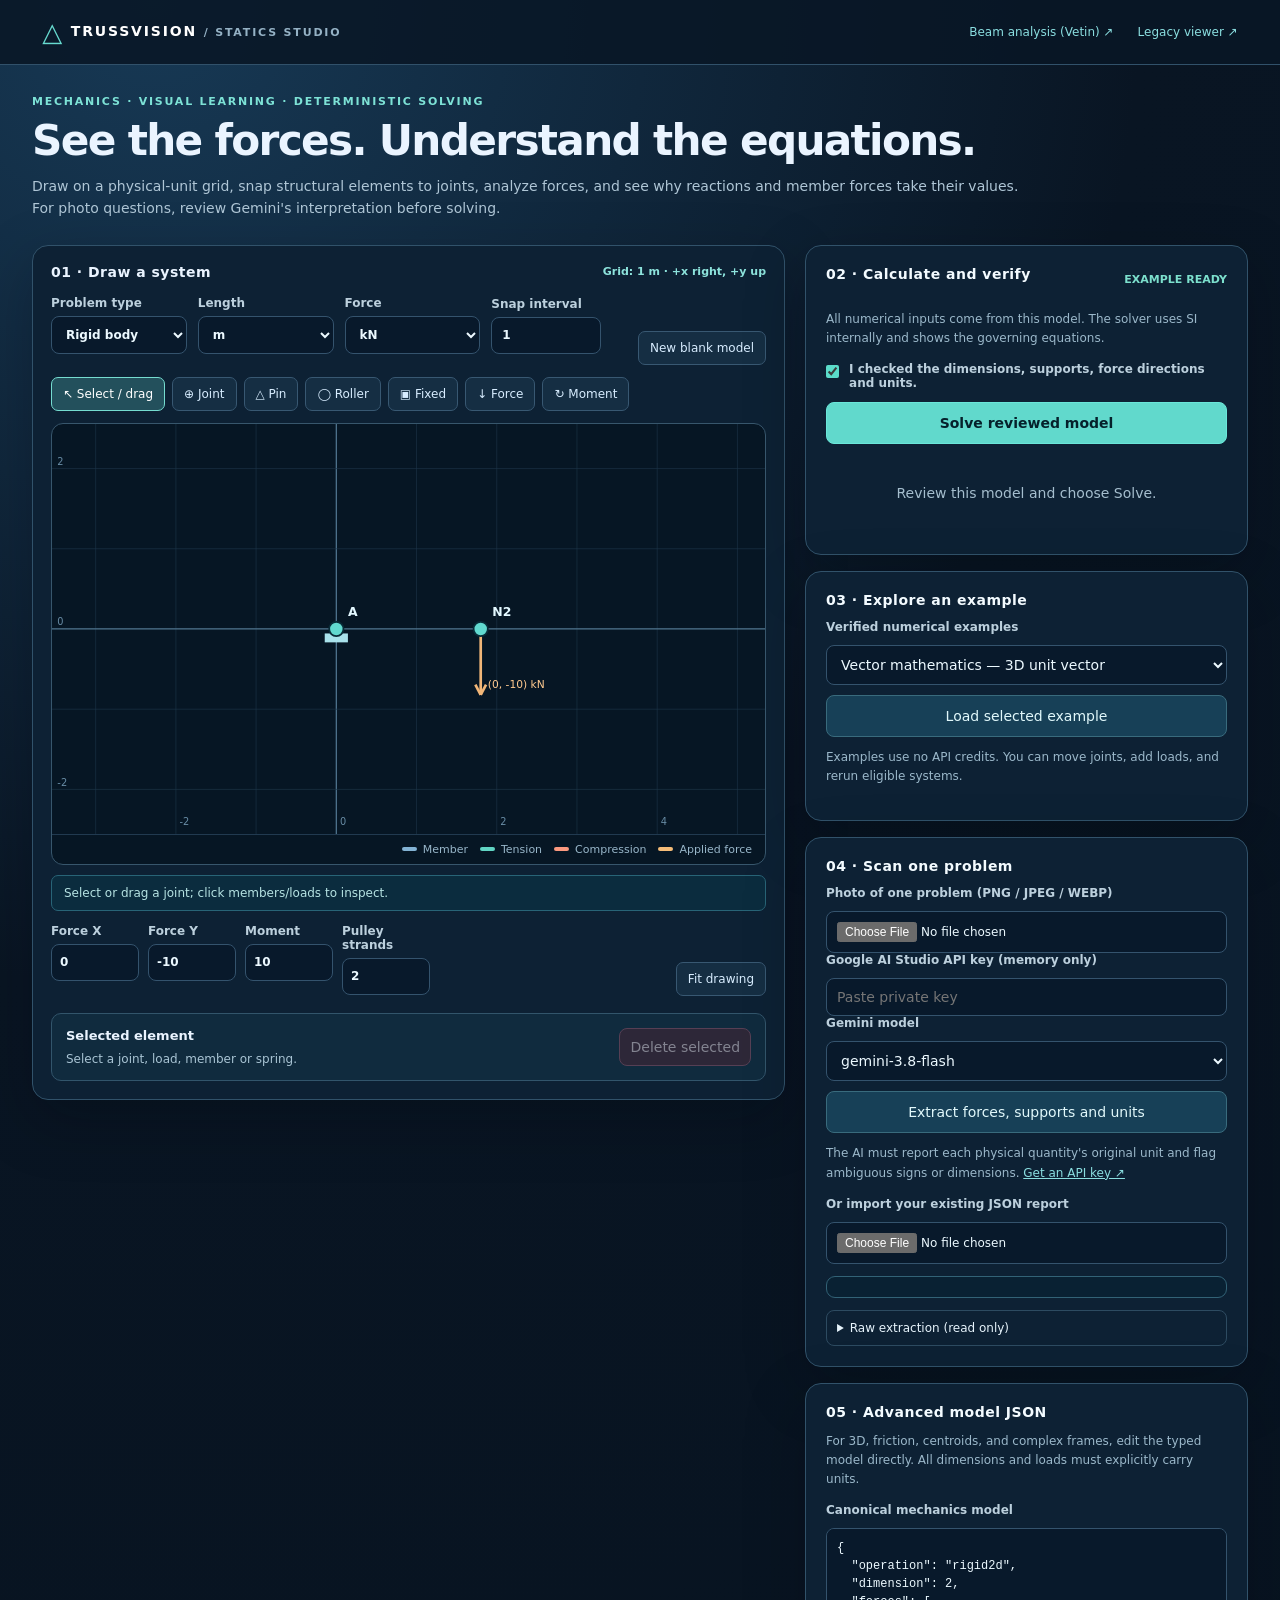
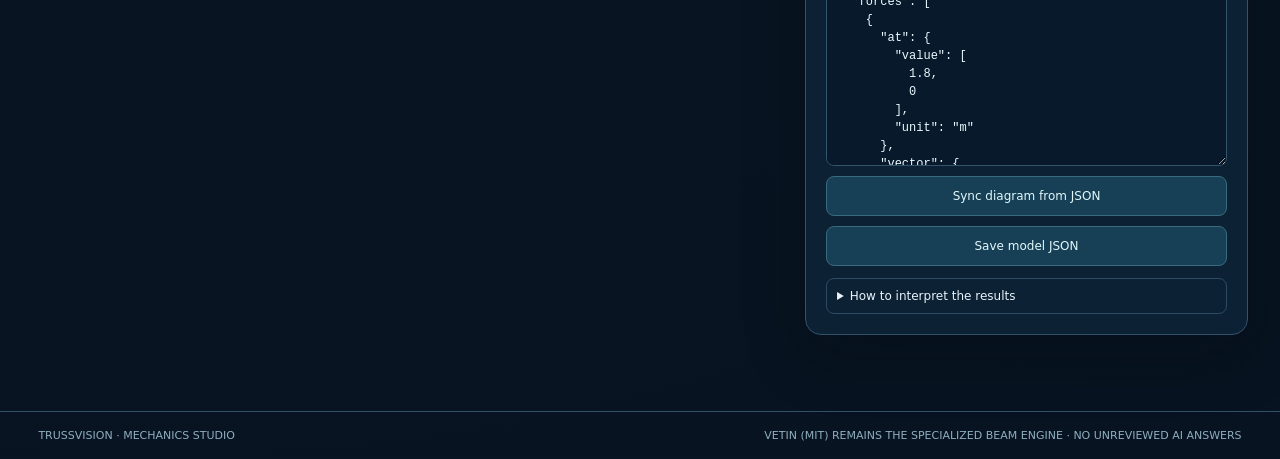
==== commit 5587dc27: "Build connected Statics Studio: snap-to-grid editor, unit-safe solvers and Gemini review" ====
--- a/trussvision/index.html
+++ b/trussvision/index.html
@@ -1,145 +1 @@
-<!doctype html>
-<html lang="en">
-<head>
-  <meta charset="utf-8">
-  <meta name="viewport" content="width=device-width,initial-scale=1">
-  <title>TrussVision | AI-Assisted Statics Workbench</title>
-  <meta name="description" content="Explore engineering statics with reviewed AI diagram extraction, interactive structural visualizations, and deterministic mechanics examples.">
-  <meta name="theme-color" content="#081321">
-  <link rel="stylesheet" href="./style.css">
-</head>
-<body>
-  <div class="grid-bg"></div>
-  <div class="app">
-    <header class="panel header">
-      <div class="brand">
-        <span class="brand-mark" aria-hidden="true">△</span>
-        <div><strong>TRUSS<span>VISION</span>.AI</strong><small>AZHAN MOHAMMED + SANTIAGO PELAEZ</small></div>
-      </div>
-      <details class="settings-details">
-        <summary>AI SETTINGS</summary>
-        <div class="settings-body">
-          <label for="apiKey">OPTIONAL AI KEY</label>
-          <input id="apiKey" type="password" placeholder="Session key for image scans" autocomplete="off" aria-describedby="keyHelp">
-          <select id="model" aria-label="AI model">
-            <option value="gemini-3.8-flash">3.8 FLASH - FAST</option>
-            <option value="gemini-4-argon">GEMINI 4 ARGON - DEEP</option>
-            <option value="gemini-3.6-flash">3.6 FLASH</option>
-          </select>
-          <small id="keyHelp">Demos work without a key. On GitHub Pages, scans use your own key for this session. Never share or commit API keys. <a href="https://aistudio.google.com/apikey" target="_blank" rel="noopener noreferrer">Get a key from Google AI Studio ↗</a></small>
-        </div>
-      </details>
-      <div class="header-actions">
-        <button id="threeD" class="outline">2D VIEW - LOCKED</button>
-        <button id="fit" class="outline">FIT VIEW</button>
-      </div>
-    </header>
-
-    <nav class="workflow" aria-label="TrussVision workflow">
-      <div id="workflowScan" class="workflow-step active"><span>01</span><strong>SCAN</strong><small>Choose a diagram</small></div>
-      <div id="workflowReview" class="workflow-step"><span>02</span><strong>REVIEW</strong><small>Check geometry and loads</small></div>
-      <div id="workflowSolve" class="workflow-step"><span>03</span><strong>SOLVE</strong><small>Inspect results</small></div>
-    </nav>
-
-    <main class="workspace">
-      <aside class="panel sidebar">
-        <section>
-          <div class="section-head">01 // CHOOSE DIAGRAM <span id="status" class="healthy">READY</span></div>
-          <p class="section-intro">Start with a built-in example or upload one clear statics problem.</p>
-          <div id="drop" class="upload" role="button" tabindex="0" aria-label="Upload an engineering problem image or small PDF">
-            <div class="upload-glyph">&#9678;</div>
-            <strong>DROP A DIAGRAM HERE</strong>
-            <small>TRUSS // BEAM // FRAME // PULLEY // CABLE // 3D MACHINE</small>
-            <small>PNG - JPG - WEBP - PDF (SMALL)</small>
-            <img id="thumb" alt="Uploaded diagram preview" hidden>
-          </div>
-          <input type="file" id="file" accept="image/png,image/jpeg,image/webp,application/pdf" hidden>
-          <div class="twocol"><button id="choose" class="primary">SELECT IMAGE</button><button id="analyze" class="primary accent" disabled>SCAN -&gt;</button></div>
-          <div id="latency" class="scan-time" aria-live="polite">Ready for your diagram</div>
-          <label class="option-check"><input type="checkbox" id="detailed"> Deeper analysis (slower)</label>
-          <div id="error" role="alert" class="error" hidden></div>
-        </section>
-
-        <section>
-          <div class="section-head">02 // REVIEW &amp; ASSUMPTIONS</div>
-          <p class="section-intro">Review detected values before trusting the deterministic preview.</p>
-          <div class="field"><label>DEMO SCENARIO</label><select id="example"><option value="truss">Pratt-style truss</option><option value="beam">Beam / distributed load</option><option value="machine3d">3D shaft / bearings</option><option value="cable3d">3D cable forces</option><option value="frame2d">2D frame (preview only)</option><option value="frameSolved2d">Fixed frame / reaction moments</option><option value="spring2d">Hanging springs / Hooke law</option><option value="pulley2d">Ideal movable pulley</option><option value="belt2d">Belt / pulley friction</option><option value="friction2d">Sliding versus tipping</option><option value="centroid2d">Composite centroid &amp; Ix/Iy</option><option value="curved2d">Curved boundary / exact Ix-Iy</option><option value="vector3d">3D force moment &amp; couple</option></select><button id="loadDemo" class="outline wide">LOAD DEMO</button></div>
-          <div class="field"><label>LOAD MULTIPLIER <b id="multiplierLabel">1.00×</b></label><input id="multiplier" type="range" min="0" max="200" value="100"></div>
-          <div class="field"><label>ASSUMED TRUSS MEMBER AREA</label><div class="units"><input id="area" type="number" min="1" step="10" value="1200"><span>mm²</span></div></div>
-          <div class="field"><label>ASSUMED ELASTIC MODULUS</label><div class="units"><input id="elastic" type="number" min="1" step="10" value="200"><span>GPa</span></div></div>
-          <div class="field"><label>YIELD STRESS (CLASSROOM CHECK)</label><div class="units"><input id="yield" type="number" min="1" step="10" value="250"><span>MPa</span></div></div>
-          <button id="reset" class="outline wide danger">RESTORE CURRENT SCENE</button>
-        </section>
-
-        <details class="advanced-details">
-          <summary>03 // ADVANCED INPUT</summary>
-          <div class="advanced-body">
-            <div class="hint">Review detected coordinates and forces. Edits re-run the deterministic solver.</div>
-            <textarea id="sceneJson" spellcheck="false" aria-label="Edit extracted scene JSON"></textarea>
-            <button id="applyJson" class="outline wide">APPLY EDITED SCENE</button>
-          </div>
-        </details>
-      </aside>
-
-      <div class="center">
-        <div class="panel canvas-panel">
-          <div class="canvas-top"><div><strong>03 // SOLVE</strong><small id="sceneTitle">SELECTED: PRATT TRUSS // EXAMPLE</small></div><span id="solverBadge" class="chip">READY</span></div>
-          <div class="toolbar"><button data-mode="select" class="on">SELECT / DRAG</button><button data-mode="load">LOAD</button><button data-mode="build">+ MEMBER</button><button data-mode="delete">DELETE</button><button id="labels" class="on">Aa LABELS</button></div>
-          <div class="viewport-frame"><canvas id="stage" tabindex="0" role="img" aria-label="Interactive structural scene" aria-describedby="modeInfo"></canvas></div>
-          <div class="canvas-foot"><span id="modeInfo">Drag nodes to explore geometry. Drag blank canvas to pan. Scroll to zoom.</span><span>TRUSSVISION.AI</span></div>
-        </div>
-        <div class="panel explanation">
-          <div class="section-head">04 // PROBLEM ANALYSIS <span>STATICS / STEP BY STEP</span></div>
-          <p id="explanation">Load a problem to see the free-body diagram, equilibrium equations, calculations and interpretation.</p>
-          <div id="analysisSteps" class="analysis-steps"></div>
-          <div id="warnings" class="notes"></div>
-        </div>
-      </div>
-
-      <aside class="panel sidebar right">
-        <section>
-          <div class="section-head">04 // RESULTS</div>
-          <div class="stat-grid"><div><small>STRUCTURE</small><strong id="kind">TRUSS</strong></div><div><small>NODES / MEMBERS</small><strong id="counts">5 / 7</strong></div><div><small>MAX UTILIZATION</small><strong id="util">--</strong></div><div><small>INPUT CONFIDENCE</small><strong id="confidence">DEMO</strong></div></div>
-          <div class="meter"><div id="bar"></div></div>
-          <div class="telemetry-section"><div class="mini-head">05A // MEMBER FORCE TELEMETRY</div><div class="hud-table-head member-cols"><span>MEMBER</span><span>STATE</span><span>FORCE</span></div><div id="telemetry" class="hud-data-table" aria-live="polite"></div></div>
-          <div class="telemetry-section"><div class="mini-head">05B // APPLIED NODE FORCES <span id="nodeForceUnit">kN</span></div><p class="telemetry-caption">External joint loads (Fx, Fy), not internal member forces.</p><div id="nodeTableHead" class="hud-table-head node-cols"><span>NODE</span><span>Fx</span><span>Fy</span></div><div id="nodeTelemetry" class="hud-data-table" aria-live="polite"></div><p id="beamNodeNote" class="telemetry-caption" hidden>Beam point loads and distributed loads act along the span; they are not included in the node table.</p></div>
-          <div class="telemetry-section"><div class="mini-head">05C // SUPPORT REACTIONS <span id="reactionUnit">kN</span></div><div id="reactionHead" class="hud-table-head node-cols"><span>NODE</span><span>Rx</span><span>Ry</span></div><div id="reactionTelemetry" class="hud-data-table" aria-live="polite"></div></div>
-        </section>
-        <section><div class="section-head">05 // ANALYSIS OUTPUT</div><div id="results" class="analysis"></div></section>
-        <section><div class="section-head">06 // OPTIONAL BEAM HANDOFF</div><button id="vetinExport" class="primary accent wide" disabled>SEND BEAM TO VETIN SOLVER</button><div id="vetinFeedback" class="hint" role="status" style="margin-top:8px">Only reviewed, dimensioned 2D beams can be handed off.</div></section>
-        <details class="advanced-details">
-          <summary>ADVANCED // METHOD &amp; EXPORT</summary>
-          <div class="advanced-body">
-            <p class="hint">2D trusses use a linear elastic pin-jointed stiffness method. Beams use statically determinate vertical point and distributed loads. Additional verified equations support reviewed springs, ideal pulley systems, friction thresholds, composite polygons, and explicitly defined 2D/3D rigid-body reactions. Unrecognized or underdetermined problems are never assigned invented answers.</p>
-            <button id="export" class="outline wide">EXPORT SCENE JSON</button>
-          </div>
-        </details>
-      </aside>
-    </main>
-    <footer>TRUSSVISION.AI // STRUCTURAL ANALYSIS WORKBENCH <span>VERIFY GEOMETRY, SUPPORTS, LOADS, ASSUMPTIONS AND UNITS</span></footer>
-  </div>
-  <dialog id="loadDialog" class="app-dialog" aria-labelledby="loadDialogTitle">
-    <form method="dialog" class="dialog-card">
-      <h2 id="loadDialogTitle">Edit joint load</h2>
-      <p id="loadDialogHelp" class="hint">Enter a vertical force. Negative values point downward.</p>
-      <label for="loadValue">Vertical force (<span id="loadUnit">kN</span>)</label>
-      <input id="loadValue" type="number" step="any" inputmode="decimal">
-      <div class="dialog-actions"><button id="loadCancel" class="outline" value="cancel">CANCEL</button><button id="loadApply" class="primary" value="apply">APPLY LOAD</button></div>
-    </form>
-  </dialog>
-  <dialog id="transferDialog" class="app-dialog" aria-labelledby="transferDialogTitle">
-    <form method="dialog" class="dialog-card">
-      <h2 id="transferDialogTitle">Review beam handoff</h2>
-      <p id="transferSummary" class="hint"></p>
-      <p class="dialog-warning">Confirm the dimensions, supports, loads, and units before opening the beam solver.</p>
-      <div class="dialog-actions"><button id="transferCancel" class="outline" value="cancel">CANCEL</button><button id="transferConfirm" class="primary accent" value="transfer">OPEN BEAM SOLVER</button></div>
-    </form>
-  </dialog>
-  <script src="./truss-solver.js"></script>
-  <script src="./statics-solvers.js"></script>
-  <script src="./mechanics-engine.js"></script>
-  <script src="./gemini-client.js" defer></script>
-  <script type="module" src="./app.js"></script>
-  <script src="./vetin-export.js" defer></script>
-</body>
-</html>
+<!doctype html><html lang="en"><head><meta charset="utf-8"><meta name="viewport" content="width=device-width, initial-scale=1"><title>TrussVision · Statics Studio</title><meta http-equiv="refresh" content="0; url=workbench.html"><link rel="canonical" href="workbench.html"></head><body style="background:#091421;color:#dff9ff;font:16px system-ui;padding:24px"><p>Opening <a href="workbench.html" style="color:#7ce0d0">TrussVision Statics Studio</a>…</p><script>location.replace(new URL('workbench.html',location.href))</script></body></html>
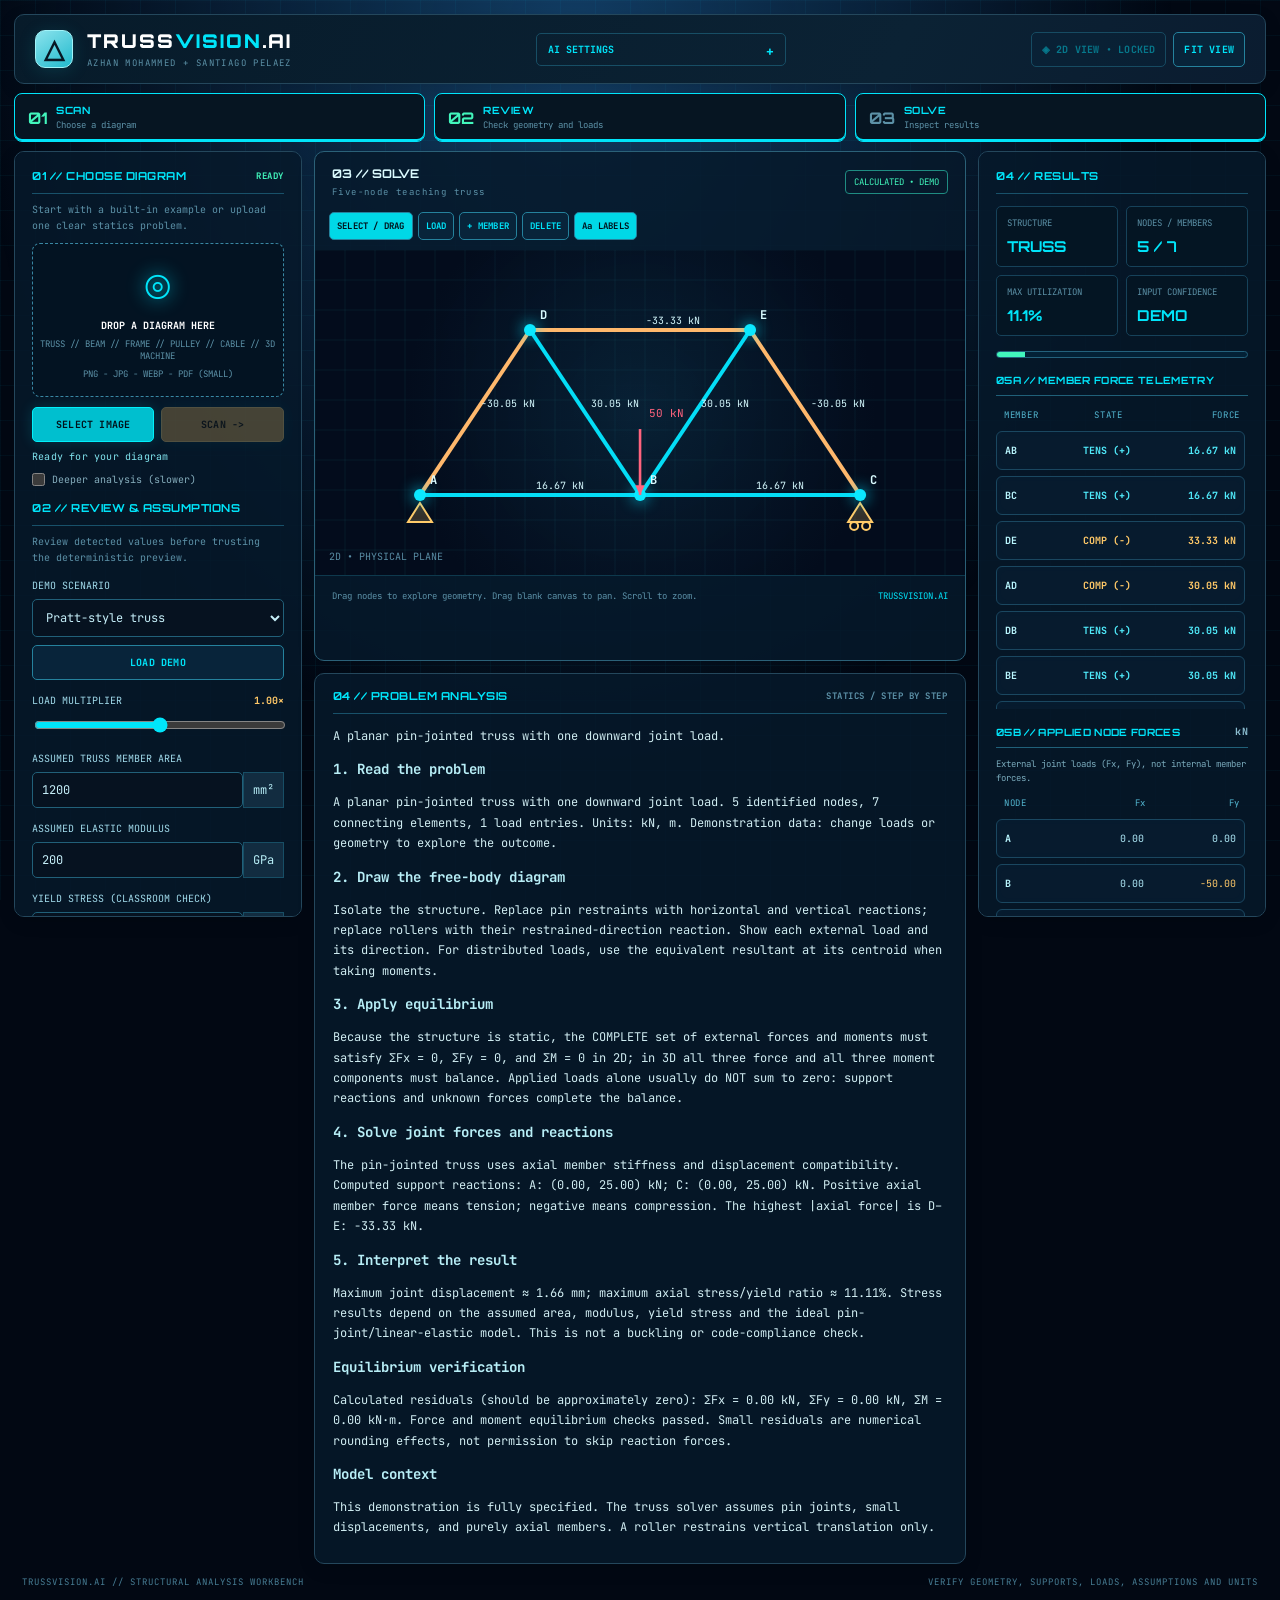
==== commit 33ba28d3: "Restore original TrussVision UI as default; keep advanced mechanics editor optional" ====
--- a/trussvision/index.html
+++ b/trussvision/index.html
@@ -1 +1,145 @@
-<!doctype html><html lang="en"><head><meta charset="utf-8"><meta name="viewport" content="width=device-width, initial-scale=1"><title>TrussVision · Statics Studio</title><meta http-equiv="refresh" content="0; url=workbench.html"><link rel="canonical" href="workbench.html"></head><body style="background:#091421;color:#dff9ff;font:16px system-ui;padding:24px"><p>Opening <a href="workbench.html" style="color:#7ce0d0">TrussVision Statics Studio</a>…</p><script>location.replace(new URL('workbench.html',location.href))</script></body></html>
+<!doctype html>
+<html lang="en">
+<head>
+  <meta charset="utf-8">
+  <meta name="viewport" content="width=device-width,initial-scale=1">
+  <title>TrussVision | AI-Assisted Statics Workbench</title>
+  <meta name="description" content="Explore engineering statics with reviewed AI diagram extraction, interactive structural visualizations, and deterministic mechanics examples.">
+  <meta name="theme-color" content="#081321">
+  <link rel="stylesheet" href="./style.css">
+</head>
+<body>
+  <div class="grid-bg"></div>
+  <div class="app">
+    <header class="panel header">
+      <div class="brand">
+        <span class="brand-mark" aria-hidden="true">△</span>
+        <div><strong>TRUSS<span>VISION</span>.AI</strong><small>AZHAN MOHAMMED + SANTIAGO PELAEZ</small></div>
+      </div>
+      <details class="settings-details">
+        <summary>AI SETTINGS</summary>
+        <div class="settings-body">
+          <label for="apiKey">OPTIONAL AI KEY</label>
+          <input id="apiKey" type="password" placeholder="Session key for image scans" autocomplete="off" aria-describedby="keyHelp">
+          <select id="model" aria-label="AI model">
+            <option value="gemini-3.8-flash">3.8 FLASH - FAST</option>
+            <option value="gemini-4-argon">GEMINI 4 ARGON - DEEP</option>
+            <option value="gemini-3.6-flash">3.6 FLASH</option>
+          </select>
+          <small id="keyHelp">Demos work without a key. On GitHub Pages, scans use your own key for this session. Never share or commit API keys. <a href="https://aistudio.google.com/apikey" target="_blank" rel="noopener noreferrer">Get a key from Google AI Studio ↗</a></small>
+        </div>
+      </details>
+      <div class="header-actions">
+        <button id="threeD" class="outline">2D VIEW - LOCKED</button>
+        <button id="fit" class="outline">FIT VIEW</button>
+      </div>
+    </header>
+
+    <nav class="workflow" aria-label="TrussVision workflow">
+      <div id="workflowScan" class="workflow-step active"><span>01</span><strong>SCAN</strong><small>Choose a diagram</small></div>
+      <div id="workflowReview" class="workflow-step"><span>02</span><strong>REVIEW</strong><small>Check geometry and loads</small></div>
+      <div id="workflowSolve" class="workflow-step"><span>03</span><strong>SOLVE</strong><small>Inspect results</small></div>
+    </nav>
+
+    <main class="workspace">
+      <aside class="panel sidebar">
+        <section>
+          <div class="section-head">01 // CHOOSE DIAGRAM <span id="status" class="healthy">READY</span></div>
+          <p class="section-intro">Start with a built-in example or upload one clear statics problem.</p>
+          <div id="drop" class="upload" role="button" tabindex="0" aria-label="Upload an engineering problem image or small PDF">
+            <div class="upload-glyph">&#9678;</div>
+            <strong>DROP A DIAGRAM HERE</strong>
+            <small>TRUSS // BEAM // FRAME // PULLEY // CABLE // 3D MACHINE</small>
+            <small>PNG - JPG - WEBP - PDF (SMALL)</small>
+            <img id="thumb" alt="Uploaded diagram preview" hidden>
+          </div>
+          <input type="file" id="file" accept="image/png,image/jpeg,image/webp,application/pdf" hidden>
+          <div class="twocol"><button id="choose" class="primary">SELECT IMAGE</button><button id="analyze" class="primary accent" disabled>SCAN -&gt;</button></div>
+          <div id="latency" class="scan-time" aria-live="polite">Ready for your diagram</div>
+          <label class="option-check"><input type="checkbox" id="detailed"> Deeper analysis (slower)</label>
+          <div id="error" role="alert" class="error" hidden></div>
+        </section>
+
+        <section>
+          <div class="section-head">02 // REVIEW &amp; ASSUMPTIONS</div>
+          <p class="section-intro">Review detected values before trusting the deterministic preview.</p>
+          <div class="field"><label>DEMO SCENARIO</label><select id="example"><option value="truss">Pratt-style truss</option><option value="beam">Beam / distributed load</option><option value="machine3d">3D shaft / bearings</option><option value="cable3d">3D cable forces</option><option value="frame2d">2D frame (preview only)</option><option value="frameSolved2d">Fixed frame / reaction moments</option><option value="spring2d">Hanging springs / Hooke law</option><option value="pulley2d">Ideal movable pulley</option><option value="belt2d">Belt / pulley friction</option><option value="friction2d">Sliding versus tipping</option><option value="centroid2d">Composite centroid &amp; Ix/Iy</option><option value="curved2d">Curved boundary / exact Ix-Iy</option><option value="vector3d">3D force moment &amp; couple</option></select><button id="loadDemo" class="outline wide">LOAD DEMO</button></div>
+          <div class="field"><label>LOAD MULTIPLIER <b id="multiplierLabel">1.00×</b></label><input id="multiplier" type="range" min="0" max="200" value="100"></div>
+          <div class="field"><label>ASSUMED TRUSS MEMBER AREA</label><div class="units"><input id="area" type="number" min="1" step="10" value="1200"><span>mm²</span></div></div>
+          <div class="field"><label>ASSUMED ELASTIC MODULUS</label><div class="units"><input id="elastic" type="number" min="1" step="10" value="200"><span>GPa</span></div></div>
+          <div class="field"><label>YIELD STRESS (CLASSROOM CHECK)</label><div class="units"><input id="yield" type="number" min="1" step="10" value="250"><span>MPa</span></div></div>
+          <button id="reset" class="outline wide danger">RESTORE CURRENT SCENE</button>
+        </section>
+
+        <details class="advanced-details">
+          <summary>03 // ADVANCED INPUT</summary>
+          <div class="advanced-body">
+            <div class="hint">Review detected coordinates and forces. Edits re-run the deterministic solver.</div>
+            <textarea id="sceneJson" spellcheck="false" aria-label="Edit extracted scene JSON"></textarea>
+            <button id="applyJson" class="outline wide">APPLY EDITED SCENE</button>
+          </div>
+        </details>
+      </aside>
+
+      <div class="center">
+        <div class="panel canvas-panel">
+          <div class="canvas-top"><div><strong>03 // SOLVE</strong><small id="sceneTitle">SELECTED: PRATT TRUSS // EXAMPLE</small></div><span id="solverBadge" class="chip">READY</span></div>
+          <div class="toolbar"><button data-mode="select" class="on">SELECT / DRAG</button><button data-mode="load">LOAD</button><button data-mode="build">+ MEMBER</button><button data-mode="delete">DELETE</button><button id="labels" class="on">Aa LABELS</button></div>
+          <div class="viewport-frame"><canvas id="stage" tabindex="0" role="img" aria-label="Interactive structural scene" aria-describedby="modeInfo"></canvas></div>
+          <div class="canvas-foot"><span id="modeInfo">Drag nodes to explore geometry. Drag blank canvas to pan. Scroll to zoom.</span><span>TRUSSVISION.AI</span></div>
+        </div>
+        <div class="panel explanation">
+          <div class="section-head">04 // PROBLEM ANALYSIS <span>STATICS / STEP BY STEP</span></div>
+          <p id="explanation">Load a problem to see the free-body diagram, equilibrium equations, calculations and interpretation.</p>
+          <div id="analysisSteps" class="analysis-steps"></div>
+          <div id="warnings" class="notes"></div>
+        </div>
+      </div>
+
+      <aside class="panel sidebar right">
+        <section>
+          <div class="section-head">04 // RESULTS</div>
+          <div class="stat-grid"><div><small>STRUCTURE</small><strong id="kind">TRUSS</strong></div><div><small>NODES / MEMBERS</small><strong id="counts">5 / 7</strong></div><div><small>MAX UTILIZATION</small><strong id="util">--</strong></div><div><small>INPUT CONFIDENCE</small><strong id="confidence">DEMO</strong></div></div>
+          <div class="meter"><div id="bar"></div></div>
+          <div class="telemetry-section"><div class="mini-head">05A // MEMBER FORCE TELEMETRY</div><div class="hud-table-head member-cols"><span>MEMBER</span><span>STATE</span><span>FORCE</span></div><div id="telemetry" class="hud-data-table" aria-live="polite"></div></div>
+          <div class="telemetry-section"><div class="mini-head">05B // APPLIED NODE FORCES <span id="nodeForceUnit">kN</span></div><p class="telemetry-caption">External joint loads (Fx, Fy), not internal member forces.</p><div id="nodeTableHead" class="hud-table-head node-cols"><span>NODE</span><span>Fx</span><span>Fy</span></div><div id="nodeTelemetry" class="hud-data-table" aria-live="polite"></div><p id="beamNodeNote" class="telemetry-caption" hidden>Beam point loads and distributed loads act along the span; they are not included in the node table.</p></div>
+          <div class="telemetry-section"><div class="mini-head">05C // SUPPORT REACTIONS <span id="reactionUnit">kN</span></div><div id="reactionHead" class="hud-table-head node-cols"><span>NODE</span><span>Rx</span><span>Ry</span></div><div id="reactionTelemetry" class="hud-data-table" aria-live="polite"></div></div>
+        </section>
+        <section><div class="section-head">05 // ANALYSIS OUTPUT</div><div id="results" class="analysis"></div></section>
+        <section><div class="section-head">06 // OPTIONAL BEAM HANDOFF</div><button id="vetinExport" class="primary accent wide" disabled>SEND BEAM TO VETIN SOLVER</button><div id="vetinFeedback" class="hint" role="status" style="margin-top:8px">Only reviewed, dimensioned 2D beams can be handed off.</div></section>
+        <details class="advanced-details">
+          <summary>ADVANCED // METHOD &amp; EXPORT</summary>
+          <div class="advanced-body">
+            <p class="hint">2D trusses use a linear elastic pin-jointed stiffness method. Beams use statically determinate vertical point and distributed loads. Additional verified equations support reviewed springs, ideal pulley systems, friction thresholds, composite polygons, and explicitly defined 2D/3D rigid-body reactions. Unrecognized or underdetermined problems are never assigned invented answers.</p>
+            <button id="export" class="outline wide">EXPORT SCENE JSON</button>
+          </div>
+        </details>
+      </aside>
+    </main>
+    <footer>TRUSSVISION.AI // STRUCTURAL ANALYSIS WORKBENCH <span>VERIFY GEOMETRY, SUPPORTS, LOADS, ASSUMPTIONS AND UNITS</span></footer>
+  </div>
+  <dialog id="loadDialog" class="app-dialog" aria-labelledby="loadDialogTitle">
+    <form method="dialog" class="dialog-card">
+      <h2 id="loadDialogTitle">Edit joint load</h2>
+      <p id="loadDialogHelp" class="hint">Enter a vertical force. Negative values point downward.</p>
+      <label for="loadValue">Vertical force (<span id="loadUnit">kN</span>)</label>
+      <input id="loadValue" type="number" step="any" inputmode="decimal">
+      <div class="dialog-actions"><button id="loadCancel" class="outline" value="cancel">CANCEL</button><button id="loadApply" class="primary" value="apply">APPLY LOAD</button></div>
+    </form>
+  </dialog>
+  <dialog id="transferDialog" class="app-dialog" aria-labelledby="transferDialogTitle">
+    <form method="dialog" class="dialog-card">
+      <h2 id="transferDialogTitle">Review beam handoff</h2>
+      <p id="transferSummary" class="hint"></p>
+      <p class="dialog-warning">Confirm the dimensions, supports, loads, and units before opening the beam solver.</p>
+      <div class="dialog-actions"><button id="transferCancel" class="outline" value="cancel">CANCEL</button><button id="transferConfirm" class="primary accent" value="transfer">OPEN BEAM SOLVER</button></div>
+    </form>
+  </dialog>
+  <script src="./truss-solver.js"></script>
+  <script src="./statics-solvers.js"></script>
+  <script src="./mechanics-engine.js"></script>
+  <script src="./gemini-client.js" defer></script>
+  <script type="module" src="./app.js"></script>
+  <script src="./vetin-export.js" defer></script>
+</body>
+</html>
--- a/trussvision/style.css
+++ b/trussvision/style.css
@@ -0,0 +1,89 @@
+@import url('https://fonts.googleapis.com/css2?family=Orbitron:wght@400;600;700;900&family=JetBrains+Mono:wght@400;500;700&display=swap');
+:root{--bg:#020813;--panel:#07192bd9;--cyan:#00e5fa;--muted:#5c91a7;--border:#174e65;--amber:#ffc968;--red:#ff5b78;--green:#42f6bc}*{box-sizing:border-box}body{margin:0;background:var(--bg);color:#b8eff7;font:12px 'JetBrains Mono',monospace}button,input,select,textarea{font:inherit}button{cursor:pointer}.grid-bg{position:fixed;inset:0;pointer-events:none;background-image:linear-gradient(#09dbff0b 1px,transparent 1px),linear-gradient(90deg,#09dbff0b 1px,transparent 1px),radial-gradient(ellipse at 45% 5%,#123e65 0%,transparent 60%);background-size:35px 35px,35px 35px,100% 100%}.app{position:relative;min-height:100vh;padding:14px;display:flex;flex-direction:column;gap:12px}.panel{background:var(--panel);border:1px solid var(--border);box-shadow:inset 0 0 35px #00dfff09,0 0 24px #00e5fa08;border-radius:10px}.header{display:flex;justify-content:space-between;align-items:center;gap:20px;padding:14px 20px;flex-wrap:wrap}.brand{display:flex;gap:14px;align-items:center}.pulse{width:13px;height:13px;background:var(--cyan);border-radius:50%;box-shadow:0 0 24px var(--cyan);animation:pulse 2s infinite}.brand strong{display:block;font:900 19px Orbitron;color:white;letter-spacing:2px}.brand strong span{color:var(--cyan)}.brand small,.canvas-top small{display:block;color:var(--muted);font-size:9px;letter-spacing:1.4px;margin-top:4px}.keyarea{display:flex;align-items:center;gap:8px}.keyarea label{color:var(--cyan);font-size:10px}.keyarea input{width:220px}.header-actions{display:flex;gap:7px}input,select,textarea{background:#061220;color:#c6eff9;border:1px solid #216079;border-radius:5px;padding:9px;min-width:0}input:focus,select:focus,textarea:focus{outline:1px solid var(--cyan)}.workspace{display:grid;grid-template-columns:minmax(270px,23%) minmax(320px,1fr) minmax(270px,23%);gap:12px;min-height:calc(100vh - 134px)}.sidebar{padding:17px;display:flex;flex-direction:column;gap:21px;max-height:calc(100vh - 134px);overflow:auto}.section-head{display:flex;justify-content:space-between;align-items:center;border-bottom:1px solid #18516a;padding-bottom:10px;margin-bottom:12px;font:700 11px Orbitron;letter-spacing:.5px;color:var(--cyan)}.section-head span{font:700 9px 'JetBrains Mono';color:var(--muted)}.section-head .healthy{color:var(--green)}.upload{min-height:154px;border:1px dashed #3987a3;background:#031322;border-radius:8px;display:flex;align-items:center;justify-content:center;flex-direction:column;gap:6px;text-align:center;position:relative;overflow:hidden;cursor:pointer}.upload.dragging{background:#06445a}.upload-glyph{font-size:39px;color:var(--cyan);text-shadow:0 0 18px var(--cyan)}.upload strong{font-size:10px;color:white}.upload small{font-size:9px;color:var(--muted)}.upload img{position:absolute;inset:0;width:100%;height:100%;object-fit:contain;background:#00121eea}.twocol{display:flex;gap:7px;margin-top:10px}.twocol button{flex:1}.outline,.primary,.toolbar button{background:#08243a;border:1px solid #25829d;color:var(--cyan);border-radius:5px;padding:10px;font-size:10px;font-weight:700;letter-spacing:.2px}.primary{background:#00bfcf;color:#01121b;border-color:#00f1fa;box-shadow:0 0 14px #00e5fa2a}.primary.accent{background:#d8a652;border-color:#ffd479;color:#170e02}.primary:disabled{opacity:.3;cursor:not-allowed}.outline:hover,.toolbar button:hover,.toolbar button.on{background:#00d8e7;color:#00121b}.wide{width:100%;margin-top:8px}.danger{color:var(--red);border-color:#7c3550}.hint{color:#76a6b7;font-size:10px;line-height:1.7;margin:10px 0}.field{margin:14px 0}.field label{display:flex;justify-content:space-between;font-size:10px;color:#a1dbeb;margin-bottom:7px}.field label b{color:var(--amber)}.field select,.field input[type=range]{width:100%}.field input[type=range]{accent-color:var(--cyan);padding:0}.units{display:flex}.units input{width:100%}.units span{border:1px solid var(--border);padding:9px;background:#122c40}.error{background:#57172966;border:1px solid var(--red);color:#ffbec8;padding:8px;margin-top:10px;white-space:pre-wrap}#sceneJson{width:100%;min-height:170px;font-size:10px;line-height:1.5;resize:vertical}.center{display:flex;flex-direction:column;min-height:0;gap:12px}.canvas-panel{display:flex;flex-direction:column;min-height:530px;flex:1;overflow:hidden}.canvas-top,.canvas-foot{display:flex;align-items:center;justify-content:space-between;padding:14px 17px;gap:10px}.canvas-top strong{font:700 12px Orbitron;color:#dcfbff}.chip{border:1px solid #1f8c82;color:var(--green);padding:5px 8px;font-size:9px;border-radius:4px}.toolbar{display:flex;gap:5px;padding:0 14px 10px;flex-wrap:wrap}.toolbar button{padding:7px;font-size:9px}#stage{width:100%;flex:1;display:block;touch-action:none;cursor:crosshair;background:radial-gradient(circle at center,#10364e40,#030c1c 65%)}.canvas-foot{font-size:9px;color:var(--muted);border-top:1px solid #0e394d}.canvas-foot span:last-child{color:var(--cyan)}.explanation{padding:15px 18px}.explanation p{line-height:1.7;color:#d0edf2;margin:0}.notes{font-size:10px;line-height:1.6;color:var(--amber);margin-top:10px}.note{margin:5px 0}.stat-grid{display:grid;grid-template-columns:1fr 1fr;gap:8px}.stat-grid div{background:#041523;border:1px solid #16425a;padding:10px;border-radius:5px}.stat-grid small{display:block;color:var(--muted);font-size:9px}.stat-grid strong{display:block;color:var(--cyan);margin-top:8px;font:700 15px Orbitron}.meter{height:7px;background:#032136;margin:15px 0;border:1px solid #23617c;border-radius:10px;overflow:hidden}.meter>div{height:100%;width:0;background:var(--green);transition:width .3s}.telemetry{max-height:245px;overflow:auto}.telemetry-row{display:flex;justify-content:space-between;gap:6px;padding:9px 5px;border-bottom:1px solid #16384d;font-size:10px}.telemetry-row b{color:var(--cyan)}.analysis{color:#c2e7ed;line-height:1.9;font-size:10px}.analysis strong{color:var(--amber)}.analysis .invalid{color:var(--red)}footer{display:flex;justify-content:space-between;color:#477d94;font-size:9px;padding:3px 8px;letter-spacing:1px}@keyframes pulse{50%{opacity:.4;box-shadow:0 0 5px var(--cyan)}}@media(max-width:1150px){.workspace{grid-template-columns:260px minmax(280px,1fr)}.right{grid-column:1/-1;max-height:none}.sidebar{max-height:none}}@media(max-width:730px){.workspace{display:flex;flex-direction:column}.sidebar{max-height:none}.canvas-panel{height:580px}.center{min-height:700px}.keyarea{flex-wrap:wrap}.header{align-items:flex-start}.keyarea input{width:170px}footer span{display:none}}
+
+/* Mark V: compact controls and unobtrusive scan progress */
+.scan-time{min-height:21px;margin-top:8px;color:#80e4ef;font-size:10px;letter-spacing:.2px}.scanning{border-color:var(--cyan)!important;box-shadow:inset 0 0 15px #00dfff24,0 0 18px #00e5fa44;animation:scanhud 1.8s ease-in-out infinite}.scanning:after{content:'';position:absolute;top:0;left:0;right:0;height:2px;background:var(--cyan);box-shadow:0 0 16px var(--cyan);animation:scanline 2s linear infinite;z-index:4}.option-check{font-size:10px;color:#86aebd;display:flex;align-items:center;gap:7px;margin-top:2px}.option-check input{margin:0;accent-color:#00d9ea}.header-actions button:disabled{opacity:.45;cursor:default;pointer-events:none}.canvas-panel{min-height:510px}.sidebar{gap:15px}.app{gap:9px}.panel{box-shadow:inset 0 0 20px #00dfff09,0 0 12px #00e5fa08}@keyframes scanline{0%{top:0}100%{top:100%}}@keyframes scanhud{50%{box-shadow:inset 0 0 25px #00dfff2c,0 0 25px #00e5fa55}}
+@media (prefers-reduced-motion:reduce){.scanning,.scanning:after{animation:none}}
+
+/* Mark VI — clear, aligned force telemetry. Smaller independent panels keep
+   the node loads visible directly beneath member tension/compression results. */
+.telemetry-section{margin-top:16px}
+.telemetry-section:first-of-type{margin-top:17px}
+.mini-head{display:flex;align-items:center;justify-content:space-between;gap:8px;font:700 10px Orbitron, sans-serif;letter-spacing:.35px;color:var(--cyan);border-bottom:1px solid #206079;padding:0 0 9px;margin-bottom:10px}
+.mini-head span{font:700 10px 'JetBrains Mono',monospace;color:#8cbdcf}
+.hud-table-head,.hud-table-row{display:grid;align-items:center;column-gap:7px}
+.member-cols{grid-template-columns:minmax(38px,.75fr) minmax(58px,1fr) minmax(65px,1.1fr)}
+.node-cols{grid-template-columns:minmax(40px,.55fr) repeat(2,minmax(70px,1fr))}
+.node-cols-3d{grid-template-columns:minmax(34px,.56fr) repeat(3,minmax(44px,1fr))}
+.hud-table-head{font-size:9px;letter-spacing:.7px;color:#53b7d1;padding:3px 8px 8px}
+.hud-table-head span:not(:first-child),.hud-table-row span:not(:first-child){text-align:right}
+.member-cols span:nth-child(2){text-align:center}
+.hud-data-table{display:flex;flex-direction:column;gap:6px;max-height:280px;overflow-y:auto;overscroll-behavior:contain;padding:2px 3px 4px 0}
+.hud-table-row{font-size:10px;min-height:39px;padding:8px 8px;background:#071b2e;border:1px solid #1a4760;border-radius:6px;box-shadow:inset 0 0 10px #00e5fa05;white-space:nowrap;font-variant-numeric:tabular-nums}
+.hud-table-row:hover{border-color:#3c9bb4;background:#0c2b40}
+.hud-table-row span{min-width:0}
+.member-name{color:#baf7ff;font-weight:700}
+.force-tension{color:#50eafa;font-weight:700}
+.force-compression{color:#ffc968;font-weight:700}
+.force-zero{color:#799cb1;font-weight:700}
+.force-reaction{color:#68facd;font-weight:700}
+.force-positive{color:#aee8f6}
+.force-negative{color:#ffc968}
+.telemetry-caption{font-size:9px;line-height:1.55;color:#79aabb;margin:0 0 8px}
+.telemetry-empty{border:1px dashed #24546b;padding:12px 9px;color:#8da8b9;font-size:10px;line-height:1.55;border-radius:5px}
+
+/* Guided workbench controls. These remain framework-free for GitHub Pages and
+   the local Python server. */
+.workflow{display:grid;grid-template-columns:repeat(3,1fr);gap:9px}
+.workflow-step{display:grid;grid-template-columns:auto 1fr;grid-template-rows:auto auto;column-gap:9px;align-items:center;padding:10px 13px;border:1px solid var(--border);border-radius:8px;background:#061522;color:var(--muted);opacity:.72}
+.workflow-step span{grid-row:1 / span 2;color:var(--muted);font:700 16px Orbitron,sans-serif}
+.workflow-step strong{font:700 10px Orbitron,sans-serif;letter-spacing:.5px}
+.workflow-step small{font-size:9px;margin-top:3px}
+.workflow-step.active,.workflow-step.complete{opacity:1;border-color:var(--cyan);box-shadow:inset 0 -2px var(--cyan)}
+.workflow-step.active strong,.workflow-step.complete strong{color:var(--cyan)}
+.workflow-step.complete span{color:var(--green)}
+.section-intro{margin:-4px 0 10px;color:var(--muted);font-size:10px;line-height:1.55}
+.settings-details{position:relative;min-width:250px}
+.settings-details summary{cursor:pointer;color:var(--cyan);border:1px solid var(--border);border-radius:5px;padding:9px 11px;font-size:10px;font-weight:700;list-style:none}
+.settings-details summary::-webkit-details-marker{display:none}
+.settings-details summary::after{content:'+';float:right;font-size:13px}
+.settings-details[open] summary::after{content:'−'}
+.settings-body{position:absolute;z-index:6;right:0;top:43px;width:290px;padding:12px;background:#061522;border:1px solid var(--border);border-radius:7px;box-shadow:0 12px 35px #0008;display:grid;gap:7px}
+.settings-body label{color:var(--cyan);font-size:9px;font-weight:700}
+.settings-body input,.settings-body select{width:100%}
+.settings-body small{color:var(--muted);font-size:9px;line-height:1.5}
+button:focus-visible,input:focus-visible,select:focus-visible,textarea:focus-visible,summary:focus-visible,canvas:focus-visible{outline:2px solid var(--amber);outline-offset:2px}
+button:disabled{cursor:not-allowed}
+.app-dialog{border:1px solid var(--border);border-radius:10px;padding:0;background:#061522;color:#c6eff9;max-width:min(430px,calc(100vw - 32px));width:100%;box-shadow:0 18px 60px #000b}
+.app-dialog::backdrop{background:#020813b8;backdrop-filter:blur(3px)}
+.dialog-card{padding:22px}
+.dialog-card h2{margin:0 0 8px;color:var(--cyan);font:700 15px Orbitron,sans-serif}
+.dialog-card label{display:block;color:#a1dbeb;font-size:10px;margin-top:12px}
+.dialog-card input{width:100%;margin-top:7px}
+.dialog-warning{margin:0;color:var(--amber);font-size:10px;line-height:1.6}
+.dialog-actions{display:flex;justify-content:flex-end;gap:8px;margin-top:18px}
+@media(max-width:730px){.workflow{grid-template-columns:1fr}.workflow-step{grid-template-columns:auto 1fr}.settings-details{width:100%}.settings-body{position:static;width:100%;margin-top:7px}.header-actions{width:100%}.header-actions button{flex:1}.dialog-actions{flex-direction:column-reverse}.dialog-actions button{width:100%}}
+
+/* Neutral structural analysis identity — accessible, restrained workbench polish. */
+:root{color-scheme:dark}
+.brand-mark{width:38px;height:38px;flex:none;display:inline-grid;place-items:center;color:#071724;background:linear-gradient(145deg,#8be3ed,#22bacd);border:1px solid #a1f3f8;border-radius:10px;font:800 26px/1 Arial,sans-serif;box-shadow:0 3px 18px #19c7d826}
+.header{background:linear-gradient(120deg,#071b2a,#0b2234 70%,#0b1c30)}
+.panel{box-shadow:0 5px 18px #0000001c;border-color:#24475c}
+.primary,.outline,.toolbar button{transition:background-color .15s ease,border-color .15s ease,transform .15s ease}
+button:not(:disabled){cursor:pointer}
+button:not(:disabled):active{transform:translateY(1px)}
+.upload{transition:border-color .16s ease,background-color .16s ease}
+.upload:hover,.upload:focus-within{border-color:#72dfea;background:#092539}
+.canvas-panel{border-color:#2b6178}
+#stage{min-height:280px}
+input[type=number]{font-variant-numeric:tabular-nums}
+@media(max-width:730px){.app{padding:9px}.brand strong{font-size:16px;letter-spacing:1px}.header{padding:12px}.sidebar{padding:14px}.canvas-panel{height:auto;min-height:490px}.canvas-top,.canvas-foot{padding:11px}.workflow-step{padding:9px 11px}}
+@media(prefers-reduced-motion:reduce){.primary,.outline,.toolbar button,.upload{transition:none}}
+
+/* Production usability refinements. */
+.settings-body a{color:#82e8f3;text-decoration:underline;text-underline-offset:3px}
+.settings-body a:hover{color:#fff}
+.upload:focus-visible{outline:2px solid var(--amber);outline-offset:3px}
+.upload[role=button]{cursor:pointer}
+.app-dialog input:invalid{border-color:var(--red)}
+@media(max-width:730px){.settings-details{min-width:0}.settings-body{width:100%}.header{gap:12px}.upload{padding:12px}.section-head{line-height:1.5}}
